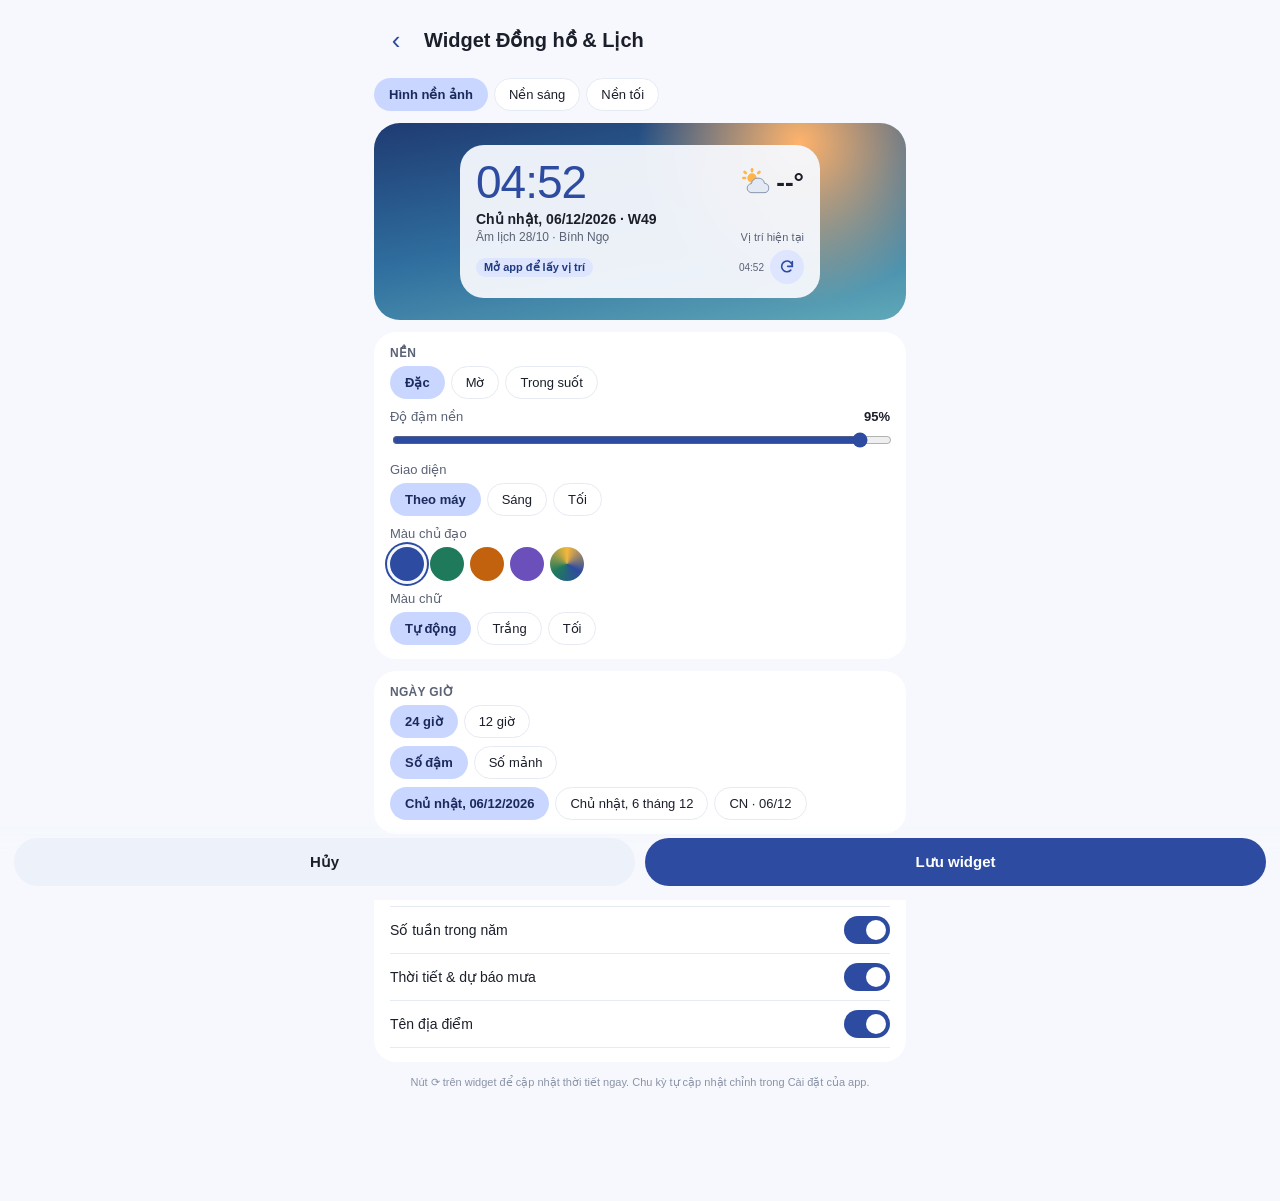
==== app/src/main/assets/widget-config.html @ 51e137a3 "Widget mới: Tổng hợp + Châm ngôn 5×3 - Sự kiện 3 dòng, tuổi gọn 1 dòng lý do - Châm ngôn đổi mỗi ngà" ====
<!DOCTYPE html>
<html lang="vi">
<head>
<meta charset="utf-8">
<meta name="viewport" content="width=device-width, initial-scale=1">
<title>Tùy chỉnh widget</title>
<link rel="stylesheet" href="style.css">
<style>
main{padding-bottom:110px}
.stage{border-radius:26px;padding:22px 14px;min-height:170px;display:flex;align-items:center;justify-content:center;transition:background .3s}
.stage.w1{background:linear-gradient(165deg,#C8D3EE,#E9DCEB 55%,#F6E3D3)}
.stage.w2{background:linear-gradient(165deg,#0F1626,#1E2B47 60%,#3B2F4A)}
.stage.w3{background:radial-gradient(circle at 80% 10%,#FFB36B 0,transparent 35%),linear-gradient(170deg,#1F3B73,#2F6E9E 50%,#5FA8B8)}
.wg{position:relative;width:100%;max-width:360px;border-radius:24px;overflow:hidden}
.wg .bgl{position:absolute;inset:0}.wg .c{position:relative;padding:14px 16px}
.wg.wall .c{text-shadow:0 1px 3px rgba(0,0,0,.35)}
.row{display:flex;align-items:center}.f1{flex:1;min-width:0}.ell{white-space:nowrap;overflow:hidden;text-overflow:ellipsis}
.wi{display:inline-block}.wi svg{width:100%;height:100%;display:block}
.ck{line-height:1;letter-spacing:-1px}
.cp{display:inline-block;border-radius:10px;padding:3px 8px;font-size:11px;font-weight:700}
.rf{width:34px;height:34px;border-radius:50%;display:inline-flex;align-items:center;justify-content:center;flex:none;margin-left:6px}
.sw{width:34px;height:34px;border-radius:50%;border:0;flex:none}
.sw.on{box-shadow:0 0 0 3px var(--bg),0 0 0 5px var(--tile)}
input[type=range]{width:100%;accent-color:var(--tile)}
.tg{display:flex;justify-content:space-between;align-items:center;font-size:14px;padding:9px 0;border-bottom:1px solid var(--line)}
.tg:last-child{border-bottom:0}
.tg input{width:46px;height:28px;appearance:none;-webkit-appearance:none;background:var(--line);border-radius:14px;position:relative;transition:.2s;flex:none;margin:0}
.tg input::after{content:"";position:absolute;top:4px;left:4px;width:20px;height:20px;border-radius:50%;background:#fff;transition:.2s}
.tg input:checked{background:var(--tile)}.tg input:checked::after{left:22px}
.lab{display:flex;justify-content:space-between;font-size:13px;color:var(--tx2);margin:10px 0 6px}.lab b{color:var(--tx)}
.bar2{position:fixed;left:0;right:0;bottom:0;display:flex;gap:10px;padding:12px 14px calc(14px + env(safe-area-inset-bottom));background:linear-gradient(transparent,var(--bg) 35%)}
.bar2 button{flex:1;border:0;border-radius:24px;padding:15px;font-size:15px;font-weight:600}
.save{background:var(--tile);color:#fff}.cancel{background:var(--surf2);color:var(--tx)}
.hide{display:none!important}
</style>
</head>
<body>
<main style="display:flex;flex-direction:column;gap:12px">
  <div class="sh"><button id="btnBack" aria-label="Quay lại">‹</button><b id="title">Tùy chỉnh widget</b></div>
  <div class="chips" id="walls"></div>
  <div class="stage w3" id="stage"><div class="wg" id="wg"><div class="bgl" id="bgl"></div><div class="c" id="content"></div></div></div>

  <div class="card" id="secBg">
    <div class="sec">NỀN</div>
    <div class="chips" id="bgmode"></div>
    <div class="lab">Độ đậm nền <b id="opv"></b></div>
    <input type="range" min="0" max="100" step="5" id="opacity" aria-label="Độ đậm nền">
    <div class="lab">Giao diện</div><div class="chips" id="theme"></div>
    <div class="lab">Màu chủ đạo</div><div class="chips" id="accent"></div>
    <div class="lab">Màu chữ</div><div class="chips" id="text"></div>
  </div>
  <div class="card hide" id="secSum">
    <div class="sec">KIỂU WIDGET</div>
    <div class="chips" id="style"></div>
    <div id="solidOp" class="hide"><div class="lab">Độ đậm nền <b id="opv2"></b></div><input type="range" min="10" max="100" step="5" id="opacity2" aria-label="Độ đậm nền"></div>
    <div class="lab">Tông màu / màu chữ</div><div class="chips" id="tone"></div>
    <div class="muted" style="margin-top:8px;font-size:12px">“Tự động” chọn kính tối – chữ trắng hoặc kính sáng – chữ tối theo hình nền của máy.</div>
  </div>
  <div class="card" id="secClock">
    <div class="sec">NGÀY GIỜ</div>
    <div class="chips" id="h24"></div>
    <div class="chips" id="bold" style="margin-top:8px"></div>
    <div class="chips" id="date" style="margin-top:8px"></div>
  </div>
  <div class="card">
    <div class="tg" id="tLunar">Âm lịch <input type="checkbox" id="lunar" aria-label="Âm lịch"></div>
    <div class="tg" id="tWeek">Số tuần trong năm <input type="checkbox" id="week" aria-label="Số tuần"></div>
    <div class="tg" id="tWeather">Thời tiết &amp; dự báo mưa <input type="checkbox" id="weather" aria-label="Thời tiết"></div>
    <div class="tg" id="tPlace">Tên địa điểm <input type="checkbox" id="place" aria-label="Địa điểm"></div>
    <div class="tg" id="tTuoi">Tốt xấu theo tuổi <input type="checkbox" id="tuoi" aria-label="Theo tuổi"></div>
  </div>
  <div class="note">Nút ⟳ trên widget để cập nhật thời tiết ngay. Chu kỳ tự cập nhật chỉnh trong Cài đặt của app.</div>
</main>
<div class="bar2"><button class="cancel" id="btnCancel">Hủy</button><button class="save" id="btnSave">Lưu widget</button></div>

<script src="icons.js"></script>
<script src="wx.js"></script>
<script src="lunar.js"></script>
<script>
(function () {
  var $ = function (i) { return document.getElementById(i); };
  var B = window.CfgBridge || { getType: function () { return new URLSearchParams(location.search).get("type") || "clock"; },
    getConfig: function () { return window.__mockCfg || "{}"; }, getWeather: function () { return window.__mockWeather || ""; },
    isDark: function () { return !!window.__mockDark; }, getBirth: function () { return "1985-05-12"; },
    save: function (j) { console.log("save", j); }, cancel: function () {} };
  var DARK = false; try { DARK = B.isDark(); } catch (e) {}
  document.body.classList.toggle("dark", DARK);
  var TYPE = B.getType();
  var NAMES = { summary: "Tổng hợp 5×3", summaryq: "Tổng hợp + Châm ngôn 5×3", clock: "Đồng hồ & Lịch", date: "Ngày · Tuần · Âm lịch", weather: "Thời tiết", weather2: "Thời tiết 2×2", calendar: "Lịch ngày", calendar3: "Lịch ngày 3×2", compact: "Thanh gọn" };
  var THU = ["Chủ nhật", "Thứ Hai", "Thứ Ba", "Thứ Tư", "Thứ Năm", "Thứ Sáu", "Thứ Bảy"], THU_N = ["CN", "T2", "T3", "T4", "T5", "T6", "T7"];
  var THANG = ["", "Giêng", "Hai", "Ba", "Tư", "Năm", "Sáu", "Bảy", "Tám", "Chín", "Mười", "Một", "Chạp"];
  var pad = function (n) { return (n < 10 ? "0" : "") + n; };
  var cfg = { opacity: 95, theme: "auto", accent: "blue", text: "auto", date: "full", h24: true, bold: true, lunar: true, weather: true, week: true, place: true, tuoi: true, style: "glass", tone: "auto" };
  try { var sv = JSON.parse(B.getConfig() || "{}"); for (var k in sv) cfg[k] = sv[k]; } catch (e) {}
  var data = null; try { var r = B.getWeather(); if (r) data = JSON.parse(r); } catch (e) {}
  var birth = ""; try { birth = B.getBirth(); } catch (e) {}

  $("title").textContent = "Widget " + NAMES[TYPE];
  var hide = function (id) { $(id).classList.add("hide"); };
  if (TYPE !== "clock" && TYPE !== "compact") hide("secClock");
  if (TYPE === "compact") { hide("date"); }
  if (TYPE === "weather" || TYPE === "weather2") { hide("tLunar"); hide("tWeek"); }
  if (TYPE === "date") { hide("tWeather"); hide("tPlace"); hide("tLunar"); }
  if (TYPE === "calendar" || TYPE === "calendar3" || TYPE === "compact") hide("tPlace");
  if (TYPE === "calendar3") hide("tLunar");
  if (TYPE !== "date" && TYPE !== "calendar3" && TYPE !== "summary" && TYPE !== "summaryq") hide("tTuoi");
  var SUM = TYPE === "summary" || TYPE === "summaryq";
  if (SUM) { hide("secBg"); hide("tLunar"); hide("tWeek"); $("secSum").classList.remove("hide"); }

  var ACC = { blue: ["#2D4BA0", "#B9C8FF"], green: ["#1F7A5C", "#7FD8B0"], orange: ["#C2620E", "#F4A65A"], purple: ["#6B4FBB", "#CDBDFF"], system: ["#3E5F90", "#A8C8FF"] };
  function pal() {
    var dark = cfg.theme === "dark" || (cfg.theme === "auto" && DARK);
    var wall = cfg.text === "white" || (cfg.text === "auto" && cfg.opacity < 35);
    var p = { surface: dark ? "#1C212B" : "#F6F8FD", wall: wall };
    if (wall) { p.fg = "#fff"; p.fg2 = "rgba(255,255,255,.9)"; p.acc = "#fff"; p.red = "#FFC2B8"; p.rain = "#CFE6FF";
      p.cA = "rgba(255,255,255,.25)"; p.oA = "#fff"; p.cB = "rgba(255,255,255,.25)"; p.oB = "#fff"; return p; }
    var dt = cfg.text === "dark" || (cfg.text !== "white" && !dark);
    p.fg = dt ? "#1B1F2A" : "#E7EAF2"; p.fg2 = dt ? "#5A6275" : "#A9B1C2"; p.acc = ACC[cfg.accent][dt ? 0 : 1];
    p.red = dt ? "#C0392B" : "#FF8A7A"; p.rain = dt ? "#2D6FD8" : "#8DB8FF";
    p.cA = dark ? "#4A3220" : "#FFE2C7"; p.oA = dark ? "#FFDCC0" : "#5C3410"; p.cB = dark ? "#26345F" : "#DDE5FF"; p.oB = dark ? "#D6E0FF" : "#1F3A80";
    return p;
  }

  function chips(id, opts, key, cb) {
    $(id).innerHTML = opts.map(function (o) { return '<button class="chp" data-v=\'' + JSON.stringify(o[0]) + '\'>' + o[1] + "</button>"; }).join("");
    $(id).querySelectorAll(".chp").forEach(function (b) { b.onclick = function () { cfg[key] = JSON.parse(b.getAttribute("data-v")); if (cb) cb(); sync(); }; });
  }
  chips("bgmode", [[95, "Đặc"], [45, "Mờ"], [0, "Trong suốt"]], "opacity");
  chips("theme", [["auto", "Theo máy"], ["light", "Sáng"], ["dark", "Tối"]], "theme");
  chips("text", [["auto", "Tự động"], ["white", "Trắng"], ["dark", "Tối"]], "text");
  chips("style", [["glass", "Gương lỏng"], ["clear", "Trong suốt"], ["solid", "Nền đặc"]], "style", function () { if (cfg.style === "solid" && cfg.opacity < 20) cfg.opacity = 85; });
  chips("tone", [["auto", "Tự động theo hình nền"], ["dark", "Tối · chữ trắng"], ["light", "Sáng · chữ tối"]], "tone");
  $("opacity2").oninput = function () { cfg.opacity = parseInt(this.value, 10); sync(); };
  chips("h24", [[true, "24 giờ"], [false, "12 giờ"]], "h24");
  chips("bold", [[true, "Số đậm"], [false, "Số mảnh"]], "bold");
  var now = new Date(), d = now.getDate(), m = now.getMonth() + 1, y = now.getFullYear(), wd = now.getDay();
  chips("date", [["full", THU[wd] + ", " + pad(d) + "/" + pad(m) + "/" + y], ["long", THU[wd] + ", " + d + " tháng " + m], ["short", THU_N[wd] + " · " + pad(d) + "/" + pad(m)]], "date");
  $("accent").innerHTML = [["blue", "#2D4BA0"], ["green", "#1F7A5C"], ["orange", "#C2620E"], ["purple", "#6B4FBB"], ["system", "conic-gradient(#F6B73C,#2D4BA0,#1F7A5C,#F6B73C)"]].map(function (a) {
    return '<button class="sw" data-v="' + a[0] + '" style="background:' + a[1] + '" aria-label="' + (a[0] === "system" ? "Theo hình nền" : a[0]) + '"></button>';
  }).join("");
  $("accent").querySelectorAll(".sw").forEach(function (b) { b.onclick = function () { cfg.accent = b.getAttribute("data-v"); sync(); }; });
  $("opacity").oninput = function () { cfg.opacity = parseInt(this.value, 10); sync(); };
  ["lunar", "weather", "week", "place", "tuoi"].forEach(function (k) { $(k).onchange = function () { cfg[k] = this.checked; sync(); }; });
  var walls = [["w3", "Hình nền ảnh"], ["w1", "Nền sáng"], ["w2", "Nền tối"]];
  $("walls").innerHTML = walls.map(function (w, i) { return '<button class="chp' + (i ? "" : " on") + '" data-w="' + w[0] + '">' + w[1] + "</button>"; }).join("");
  $("walls").querySelectorAll(".chp").forEach(function (b) {
    b.onclick = function () { $("walls").querySelectorAll(".chp").forEach(function (x) { x.classList.remove("on"); }); b.classList.add("on"); $("stage").className = "stage " + b.getAttribute("data-w"); };
  });

  function mark() {
    ["theme", "text", "h24", "bold", "date", "bgmode", "style", "tone"].forEach(function (id) {
      var key = id === "bgmode" ? "opacity" : id;
      $(id).querySelectorAll(".chp").forEach(function (b) { b.classList.toggle("on", JSON.parse(b.getAttribute("data-v")) === cfg[key]); });
    });
    $("accent").querySelectorAll(".sw").forEach(function (b) { b.classList.toggle("on", b.getAttribute("data-v") === cfg.accent); });
    $("solidOp").classList.toggle("hide", cfg.style !== "solid"); $("opacity2").value = cfg.opacity; $("opv2").textContent = cfg.opacity + "%";
    $("opacity").value = cfg.opacity; $("opv").textContent = cfg.opacity === 0 ? "Trong suốt" : cfg.opacity + "%";
    ["lunar", "weather", "week", "place", "tuoi"].forEach(function (k) { $(k).checked = !!cfg[k]; });
  }

  function shortPlace(pl) {
    var x = pl.split(",")[0].trim(), pre = [["Thành phố ", "TP."], ["TP. ", "TP."], ["Tỉnh ", ""], ["Phường ", "P."], ["Quận ", "Q."], ["Huyện ", "H."], ["Thị xã ", "TX."], ["Thị trấn ", "TT."], ["Xã ", "X."]];
    for (var i = 0; i < pre.length; i++) if (x.indexOf(pre[i][0]) === 0) { var r = x.slice(pre[i][0].length).trim(); return /^\d/.test(r) ? pre[i][1] + r : r; }
    return x;
  }
  var QUOTE = "Có công mài sắt, có ngày nên kim."; try { if (B.getQuote) QUOTE = B.getQuote(); } catch (e) {}
  var WALL_LIGHT = false; try { WALL_LIGHT = B.isWallLight ? B.isWallLight() : false; } catch (e) {}
  var EVENTS = null; try { EVENTS = B.getEvents ? JSON.parse(B.getEvents(60)) : null; } catch (e) {}
  function renderSummary() {
    var light = cfg.tone === "light" || (cfg.tone === "auto" && WALL_LIGHT), glass = cfg.style === "glass", solid = cfg.style === "solid";
    var P = light ? { fg: "#16203A", fg2: "rgba(22,32,58,.72)", red: "#E0322A", orange: "#B8560A", good: "#1F7A5C", mid: "#8A6400", acc: "#2D4BA0", tb: "#3F66F0", tf: "#fff", face: ["#B9D0FF", "#4A78FF"], ex: "#2342A8" }
      : { fg: "#fff", fg2: "rgba(255,255,255,.9)", red: "#FF7A6E", orange: "#FFD49A", good: "#A6F2CF", mid: "#FFE29A", acc: "#fff", tb: "#fff", tf: "#1B2A5C", face: ["#FFFFFF", "#FFFFFF"], ex: "#3F6BE8" };
    var wg = $("wg"); wg.style.maxWidth = "400px"; wg.className = "wg" + (light ? "" : " wall"); wg.style.color = P.fg;
    $("bgl").style.opacity = solid ? cfg.opacity / 100 : 1;
    $("bgl").style.background = solid ? (light ? "#F6F8FD" : "#1C212B") : glass ? (light ? "linear-gradient(135deg,rgba(255,255,255,.62),rgba(255,255,255,.40) 45%,rgba(255,255,255,.54))" : "linear-gradient(135deg,rgba(14,20,40,.46),rgba(14,20,40,.30) 50%,rgba(14,20,40,.42))") : "transparent";
    wg.style.boxShadow = glass ? "inset 0 0 0 1px " + (light ? "rgba(255,255,255,.9)" : "rgba(255,255,255,.38)") : "none";
    var L = Lunar.solar2Lunar(d, m, y), le = holi(d, m, L), red = wd === 0 || wd === 6 || !!le;
    var w = data && data.w, cur = w && w.current, hr = now.getHours();
    var greet = hr >= 6 && hr < 12 ? "Buổi sáng an lành" : hr >= 12 && hr < 15 ? "Buổi trưa vui vẻ" : hr >= 15 && hr < 18 ? "Buổi chiều bình an" : hr >= 18 && hr < 22 ? "Buổi tối hạnh phúc" : "Chúc ngủ ngon";
    var face = red ? ["#FFE9E5", "#FF4D3D"] : P.face, ex = red ? "#B3261E" : P.ex;
    var base = "position:absolute;left:0;right:6px;top:0;bottom:6px;text-align:center;font-size:72px;font-weight:900;line-height:76px;letter-spacing:-2px";
    var three = '<div style="position:relative;height:80px;width:108px;margin:0 auto"><div style="' + base + ";color:" + ex + ";text-shadow:1px 1px 0 " + ex + ",2px 2px 0 " + ex + ",3px 3px 0 " + ex + ",4px 4px 0 " + ex + ',6px 8px 10px rgba(0,0,0,.35)">' + d + '</div><div style="' + base +
      ";text-shadow:none;background:linear-gradient(180deg," + face[0] + " 10%," + face[1] + ' 92%);-webkit-background-clip:text;background-clip:text;color:transparent">' + d + "</div></div>";
    // lịch tháng
    var first = new Date(y, m - 1, 1), st = (first.getDay() + 6) % 7, days = new Date(y, m, 0).getDate(), rows = Math.ceil((st + days) / 7);
    var cal = '<div style="display:grid;grid-template-columns:repeat(7,1fr);row-gap:2px;text-align:center">' + ["T2", "T3", "T4", "T5", "T6", "T7", "CN"].map(function (n, i) { return '<span style="font-size:10px;font-weight:700;color:' + (i >= 5 ? P.red : P.fg) + '">' + n + "</span>"; }).join("");
    for (var i = 0; i < rows * 7; i++) {
      var dt = new Date(y, m - 1, 1 - st + i), dd = dt.getDate(), mm = dt.getMonth() + 1, Ld = Lunar.solar2Lunar(dd, mm, dt.getFullYear()), h2 = holi(dd, mm, Ld);
      var isT = mm === m && dd === d, col = (i % 7 >= 5 || h2) ? P.red : P.fg;
      var stl = "line-height:19px;height:19px;font-size:11px;letter-spacing:-.3px;position:relative;font-weight:" + (mm === m ? 700 : 400) + ";color:" + col + ";";
      if (isT) stl += "border-radius:10px;background:" + ((i % 7 >= 5 || h2) ? "#FF5A4E" : P.tb) + ";color:" + ((i % 7 >= 5 || h2) ? "#fff" : P.tf) + ";";
      var dot = !isT && !h2 && (Ld.day === 1 || Ld.day === 15) ? '<i style="position:absolute;bottom:-1px;left:50%;margin-left:-2px;width:4px;height:4px;border-radius:2px;background:' + P.orange + '"></i>' : "";
      cal += '<span style="' + stl + '">' + dd + dot + "</span>";
    }
    cal += "</div>";
    // sự kiện
    var evs = (EVENTS || builtinEvents()).filter(function (e) { return e.kind !== 2; });
    var Q = TYPE === "summaryq";
    var ev = evs.slice(0, Q ? 3 : 5).map(function (e) {
      var dt = new Date(e.y, e.m - 1, e.d), td = e.y === y && e.m === m && e.d === d, c2 = e.kind === 1 ? P.red : e.kind === 2 ? P.orange : P.acc;
      return '<div style="display:flex;gap:4px;font-size:10px;line-height:15px;white-space:nowrap"><b style="width:54px;flex:none;color:' + P.fg2 + '"><span style="color:' + c2 + '">●</span> ' + (td ? "Nay" + (e.time ? " " + e.time : "") : pad(e.d) + "/" + pad(e.m)) +
        '</b><span class="ell" style="font-weight:600;color:' + (e.kind === 1 ? P.red : P.fg) + '">' + e.title + "</span></div>";
    }).join("");
    // tuổi
    var t = birth && cfg.tuoi ? Lunar.tuoi.apply(null, birth.split("-").map(Number).reverse()) : null, g = Lunar.danhGia(d, m, y, t ? t.chi : null);
    var mc = g.diem >= 4 ? P.good : g.diem === 3 ? P.mid : P.red, sym = function (ok) { return '<b style="color:' + (ok > 0 ? P.good : ok < 0 ? P.red : P.fg2) + '">' + (ok > 0 ? "✓" : ok < 0 ? "✕" : "–") + "</b> "; };
    var tu = t ? '<div style="display:flex;justify-content:space-between;font-size:9px;font-weight:800;letter-spacing:1px;color:' + P.fg2 + '"><span>TUỔI ' + t.canChi.toUpperCase() + '</span><span style="color:' + mc + '">' + "●●●●●".slice(0, g.diem) + '<span style="opacity:.3">' + "●●●●●".slice(g.diem) + "</span></span></div>" +
      '<div style="font-size:' + (Q ? 13 : 16) + 'px;font-weight:800;color:' + mc + ';margin:3px 0">' + (g.diem === 3 ? "Bình thường" : "Ngày " + g.muc) + '</div><div style="font-size:10px;line-height:1.45">' +
      (Q ? '<div class="ell">' + sym(g.hoangDao ? 1 : -1) + (g.hoangDao ? "Hoàng đạo" : "Hắc đạo") + " · " + sym(g.lyDo[1].ok) + "Trực " + g.truc + (g.xung ? " · " + sym(-1) + "Xung tuổi" : "") + "</div>"
        : g.lyDo.map(function (x) { return "<div class=\"ell\">" + sym(x.ok) + x.t + "</div>"; }).join("")) + "</div>"
      : '<div style="font-size:9px;font-weight:800;color:' + P.fg2 + '">XEM NGÀY ' + Lunar.canChiDay(L.jd).toUpperCase() + '</div><div style="font-size:16px;font-weight:800;color:' + (g.hoangDao ? P.good : P.red) + '">' + (g.hoangDao ? "Hoàng đạo" : "Hắc đạo") + '</div><div style="font-size:10px">Nhập ngày sinh để xem theo tuổi</div>';
    tu += '<div class="ell" style="font-size:10px;color:' + P.fg2 + '">Giờ tốt: <b style="color:' + P.fg + '">' + (t ? g.gioTot : Lunar.gioHoangDao(L.jd)).slice(0, 4).map(function (x) { return x.split(" ")[0]; }).join(", ") + "</b></div>";
    var wx = cfg.weather ? '<div style="flex:0 0 112px;min-width:0;display:flex;flex-direction:column;justify-content:center;gap:4px">' +
      '<div style="display:flex;align-items:center;gap:3px"><span class="wi" style="width:34px;height:34px">' + (cur ? WX.icon(cur.weather_code, cur.is_day) : WX_ICONS.partly_day) + '</span><span style="font-size:30px;font-weight:600">' + (cur ? Math.round(cur.temperature_2m) : "--") + "°</span></div>" +
      '<div class="ell" style="font-size:11px;font-weight:600">' + (cur ? WX.desc(cur.weather_code) : "") + "</div>" +
      '<div class="ell" style="font-size:10px;color:' + P.fg2 + '">' + (cur ? Math.round(w.daily.temperature_2m_max[0]) + "°/" + Math.round(w.daily.temperature_2m_min[0]) + "° · ẩm " + cur.relative_humidity_2m + "%" : "") + "</div>" +
      '<div class="ell" style="font-size:10px;color:' + P.fg2 + '">' + (cfg.place && data && data.place ? shortPlace(data.place) : pad(now.getHours()) + ":" + pad(now.getMinutes())) + " ⟳</div>" +
      '<div class="ell" style="font-size:10px;font-weight:700">' + (w ? WX.rainHint(w).replace("Có thể mưa trong giờ này", "Mưa giờ này").replace("Có thể mưa khoảng ", "Mưa ~").replace("Có dông khoảng ", "Dông ~").replace("Không mưa trong 12 giờ tới", "Không mưa 12h tới").replace("Đang mưa · tạnh khoảng ", "Đang mưa · tạnh ~").replace(" (", " · ").replace("%)", "%") : "") + "</div></div>" : "";
    $("content").innerHTML = '<div style="display:flex;justify-content:space-between;align-items:center;margin-bottom:4px"><b style="font-size:13px">' + greet + '</b><b style="font-size:11px;letter-spacing:1px">T' + m + "/" + y + "</b></div>" +
      '<div style="display:flex;gap:6px;height:' + (Q ? 120 : 136) + 'px">' + wx + '<div style="flex:1;display:flex;flex-direction:column;align-items:center;justify-content:center">' + three +
      '<div style="font-size:13px;font-weight:800;color:' + (red ? P.red : P.fg) + '">' + THU[wd] + '</div><div style="font-size:10px;font-weight:700">W' + Lunar.isoWeek(d, m, y) + " · ÂL " + L.day + "/" + L.month + '</div></div><div style="flex:0 0 152px;display:flex;align-items:center">' + cal + "</div></div>" +
      '<div style="height:1px;background:' + P.fg + ';opacity:.25;margin:8px 0 6px"></div><div style="display:flex;gap:12px"><div style="flex:1.15;min-width:0"><div style="font-size:9px;font-weight:800;letter-spacing:1px;color:' + P.fg2 + '">SỰ KIỆN &amp; NGÀY LỄ</div>' + ev +
      '</div><div style="flex:1;min-width:0">' + tu + "</div></div>" +
      (Q ? '<div style="display:flex;gap:8px;align-items:center;margin-top:6px;border-radius:12px;padding:6px 10px;background:' + (light ? "rgba(45,75,160,.09)" : "rgba(255,255,255,.12)") + '"><b style="font-size:20px;line-height:1;color:' + (light ? "#2D4BA0" : "#FFE29A") + '">“</b><div style="font-size:11px;font-weight:700;font-style:italic;line-height:1.35;display:-webkit-box;-webkit-line-clamp:2;-webkit-box-orient:vertical;overflow:hidden">' + QUOTE + "</div></div>" : "");
  }
  var LE = { "1/1": "Tết Dương lịch", "3/2": "Thành lập Đảng", "30/4": "Giải phóng miền Nam", "1/5": "Quốc tế Lao động", "2/9": "Quốc khánh", "20/10": "Phụ nữ VN", "20/11": "Nhà giáo VN", "22/12": "Thành lập QĐND VN", "24/12": "Lễ Giáng sinh", "8/3": "Quốc tế Phụ nữ", "19/5": "Sinh nhật Bác Hồ", "1/6": "Quốc tế Thiếu nhi", "27/7": "Thương binh Liệt sĩ", "19/8": "Cách mạng tháng Tám", "14/2": "Lễ Tình nhân", "9/1": "Ngày HS-SV VN", "27/2": "Thầy thuốc VN", "26/3": "Thành lập Đoàn", "28/6": "Gia đình VN", "13/10": "Doanh nhân VN" };
  var LEA = { "1/1": "Tết Nguyên đán", "2/1": "Tết Nguyên đán", "3/1": "Tết Nguyên đán", "15/1": "Tết Nguyên tiêu", "3/3": "Tết Hàn thực", "10/3": "Giỗ Tổ Hùng Vương", "15/4": "Lễ Phật đản", "5/5": "Tết Đoan ngọ", "7/7": "Thất tịch", "15/7": "Lễ Vu Lan", "15/8": "Tết Trung thu", "9/9": "Tết Trùng cửu", "15/10": "Tết Hạ nguyên", "23/12": "Ông Táo chầu trời" };
  function holi(dd, mm, Ld) { return LE[dd + "/" + mm] || (!Ld.leap && LEA[Ld.day + "/" + Ld.month]) || null; }
  function builtinEvents() {
    var out = [];
    for (var k = 0; k < 120 && out.length < 5; k++) {
      var dt = new Date(y, m - 1, d + k), dd = dt.getDate(), mm = dt.getMonth() + 1, Ld = Lunar.solar2Lunar(dd, mm, dt.getFullYear()), h = holi(dd, mm, Ld);
      if (h) out.push({ y: dt.getFullYear(), m: mm, d: dd, title: h, kind: 1 });

    }
    return out;
  }
  function render() {
    if (TYPE === "summary" || TYPE === "summaryq") { renderSummary(); return; }
    $("wg").style.boxShadow = "none";
    var p = pal(), L = Lunar.solar2Lunar(d, m, y), wk = Lunar.isoWeek(d, m, y), w = data && data.w, cur = w && w.current;
    $("bgl").style.background = p.surface; $("bgl").style.opacity = cfg.opacity / 100;
    $("wg").className = "wg" + (p.wall ? " wall" : ""); $("wg").style.color = p.fg;
    $("wg").style.maxWidth = TYPE === "calendar" || TYPE === "weather2" ? "170px" : TYPE === "calendar3" ? "260px" : "360px";
    var hh = cfg.h24 ? pad(now.getHours()) : ((now.getHours() % 12) || 12);
    var ck = function (size) { return '<div class="ck" style="font-size:' + size + "px;font-weight:" + (cfg.bold ? 500 : 300) + ";color:" + p.acc + '">' + hh + ":" + pad(now.getMinutes()) + "</div>"; };
    var cp = function (txt, kind) { return '<span class="cp" style="background:' + (kind ? p.cB : p.cA) + ";color:" + (kind ? p.oB : p.oA) + '">' + txt + "</span>"; };
    var dm = L.day + "/" + L.month + (L.leap ? "N" : "");
    var wIc = function (s, code, day) { return '<span class="wi" style="width:' + s + "px;height:" + s + 'px">' + (cur ? WX.icon(code == null ? cur.weather_code : code, day == null ? cur.is_day : day) : WX_ICONS.partly_day) + "</span>"; };
    var temp = cur ? Math.round(cur.temperature_2m) + "°" : "--°";
    var place = shortPlace(data && data.place ? data.place : "Vị trí hiện tại");
    var upd = pad(now.getHours()) + ":" + pad(now.getMinutes());
    var rf = '<span class="rf" style="background:' + p.cB + ';color:' + p.acc + '"><svg width="16" height="16" viewBox="0 0 24 24" fill="none" stroke="currentColor" stroke-width="2.4" stroke-linecap="round"><path d="M20 11a8 8 0 1 0-2.3 5.7M20 4v7h-7"/></svg></span>';
    var hint = w ? WX.rainHint(w) : "Mở app để lấy vị trí";
    var dateT = cfg.date === "long" ? THU[wd] + ", " + d + " tháng " + m : cfg.date === "short" ? THU_N[wd] + " · " + pad(d) + "/" + pad(m) : THU[wd] + ", " + pad(d) + "/" + pad(m) + "/" + y;
    var h = "";
    if (TYPE === "clock") {
      h = '<div class="row"><div class="f1">' + ck(46) + "</div>" +
        (cfg.weather ? '<div style="text-align:right"><div class="row" style="justify-content:flex-end">' + wIc(32) + '<span style="font-size:26px;font-weight:600;margin-left:4px">' + temp + "</span></div>" +
          '<div style="font-size:11px;color:' + p.fg2 + '">' + (cur ? WX.desc(cur.weather_code) + " · " + Math.round(w.daily.temperature_2m_max[0]) + "°/" + Math.round(w.daily.temperature_2m_min[0]) + "°" : "") + "</div></div>" : "") + "</div>" +
        '<div class="ell" style="font-size:14px;font-weight:600;margin-top:6px">' + dateT + (cfg.week ? " · W" + wk : "") + "</div>" +
        '<div class="row" style="margin-top:3px;font-size:12px;color:' + p.fg2 + '"><div class="f1 ell">' + (cfg.lunar ? "Âm lịch " + dm + " · " + Lunar.canChiYear(L.year) : "") + "</div>" +
        (cfg.weather && cfg.place ? '<span class="ell" style="font-size:11px;max-width:140px;margin-left:8px">' + place + "</span>" : "") + "</div>" +
        (cfg.weather ? '<div class="row" style="margin-top:6px"><div class="f1">' + cp(hint, 1) + '</div><span style="font-size:10px;color:' + p.fg2 + '">' + upd + "</span>" + rf + "</div>" : "");
    } else if (TYPE === "date") {
      var t = birth ? Lunar.tuoi.apply(null, birth.split("-").map(Number).reverse()) : null, g = Lunar.danhGia(d, m, y, t && cfg.tuoi ? t.chi : null);
      var l3 = t && cfg.tuoi ? "Tuổi " + t.chiName + ": " + g.muc : "Ngày " + (g.hoangDao ? "Hoàng đạo" : "Hắc đạo") + " · " + g.than;
      var l4 = "Giờ tốt: " + (t && cfg.tuoi ? g.gioTot : Lunar.gioHoangDao(L.jd)).slice(0, 4).map(function (x) { return x.split(" ")[0]; }).join(", ");
      h = '<div class="row"><div style="width:84px;text-align:center;flex:none"><div style="font-size:13px;font-weight:600;color:' + (wd === 0 ? p.red : p.fg) + '">' + THU[wd] + '</div><div style="font-size:50px;font-weight:600;line-height:1.05;color:' + p.acc + '">' + d +
        '</div><div style="font-size:11px;color:' + p.fg2 + '">T' + m + "/" + y + '</div></div><div class="f1" style="margin-left:12px">' + (cfg.week ? cp("W" + wk, 1) + " " : "") + cp("ÂL " + dm, 0) +
        '<div class="ell" style="font-size:12px;margin-top:8px">Ngày ' + Lunar.canChiDay(L.jd) + " · tháng " + Lunar.canChiMonth(L.month, L.year) + '</div><div class="ell" style="font-size:11px;color:' + p.fg2 + ';margin-top:5px">Năm ' + Lunar.canChiYear(L.year) +
        " · tháng " + THANG[L.month] + '</div><div class="ell" style="font-size:11px;font-weight:600;margin-top:4px">' + l3 + '</div><div class="ell" style="font-size:11px;color:' + p.fg2 + ';margin-top:4px">' + l4 + "</div></div></div>";
    } else if (TYPE === "weather") {
      var hrs = "";
      if (w) { var i0 = WX.hourIndex(w); for (var k = 0; k < 5; k++) { var i = i0 + 1 + k * 2; if (i >= w.hourly.time.length) break;
        hrs += '<div style="flex:1;text-align:center"><div style="font-size:11px;color:' + p.fg2 + '">' + WX.hourOf(w.hourly.time[i]) + "h</div>" + wIc(26, w.hourly.weather_code[i], w.hourly.is_day[i]) +
          '<div style="font-size:13px;font-weight:600">' + Math.round(w.hourly.temperature_2m[i]) + '°</div><div style="font-size:10px;color:' + p.rain + '">' + WX.popText(w.hourly, i) + "</div></div>"; } }
      h = '<div class="row"><div class="f1 ell" style="font-size:12px;font-weight:600">' + (cfg.place ? place : "") + '</div><span style="font-size:10px;color:' + p.fg2 + '">' + upd + "</span>" + rf + "</div>" +
        '<div class="row" style="margin-top:4px">' + wIc(46) + '<span style="font-size:36px;font-weight:600;margin-left:6px">' + temp + '</span><div class="f1" style="margin-left:12px"><div class="ell" style="font-size:13px;font-weight:600">' +
        (cur ? WX.desc(cur.weather_code) + " · ẩm " + cur.relative_humidity_2m + "%" : "Chưa có dữ liệu") + '</div><div class="ell" style="font-size:11px;color:' + p.fg2 + ';margin-top:4px">' +
        (w ? "Cảm giác " + Math.round(cur.apparent_temperature) + "° · " + Math.round(w.daily.temperature_2m_max[0]) + "°/" + Math.round(w.daily.temperature_2m_min[0]) + "°" : "") + "</div></div></div>" +
        '<div class="row" style="margin:10px 0 8px">' + hrs + "</div>" + (cfg.weather ? cp(hint, 1) : "");
    } else if (TYPE === "weather2") {
      var hs = w ? WX.rainHint(w).replace("Có thể mưa trong giờ này", "Mưa giờ này").replace("Có thể mưa khoảng ", "Mưa ~").replace("Có dông khoảng ", "Dông ~").replace("Không mưa trong 12 giờ tới", "Không mưa 12h tới").replace(" (", " · ").replace("%)", "%") : "";
      h = '<div class="row"><div class="f1"><div class="ell" style="font-size:11px;font-weight:600">' + (cfg.place ? place : "Thời tiết") + '</div><div style="font-size:9px;color:' + p.fg2 + ';margin-top:2px">Cập nhật ' + upd + "</div></div>" + rf.replace("width:34px;height:34px", "width:28px;height:28px") + "</div>" +
        '<div class="row" style="margin-top:6px">' + wIc(40) + '<span style="font-size:32px;font-weight:600;margin-left:6px">' + temp + "</span></div>" +
        '<div class="ell" style="font-size:12px;font-weight:600;margin-top:6px">' + (cur ? WX.desc(cur.weather_code) + " · CG " + Math.round(cur.apparent_temperature) + "°" : "Chưa có dữ liệu") + "</div>" +
        '<div class="ell" style="font-size:11px;color:' + p.fg2 + ';margin-top:3px">' + (w ? Math.round(w.daily.temperature_2m_max[0]) + "°/" + Math.round(w.daily.temperature_2m_min[0]) + "° · ẩm " + cur.relative_humidity_2m + "%" : "Mở app để lấy vị trí") + "</div>" +
        (cfg.weather && hs ? '<div style="margin-top:6px">' + cp(hs, 1) + "</div>" : "");
    } else if (TYPE === "calendar3") {
      var t3 = birth ? Lunar.tuoi.apply(null, birth.split("-").map(Number).reverse()) : null, g3 = Lunar.danhGia(d, m, y, t3 && cfg.tuoi ? t3.chi : null);
      var LD = { "20/11": "Nhà giáo VN", "22/12": "Thành lập QĐND", "1/1": "Tết Dương lịch" }, ev = LD[d + "/" + m] || (L.day === 1 ? "Mùng 1 tháng " + THANG[L.month] : L.day === 15 ? "Rằm tháng " + THANG[L.month] : null);
      var col4 = t3 && cfg.tuoi ? (g3.diem >= 4 ? p.acc : g3.diem <= 2 ? p.red : p.fg) : p.fg;
      h = '<div class="row" style="align-items:center"><div style="width:68px;text-align:center;flex:none"><div style="font-size:12px;font-weight:600;color:' + (wd === 0 ? p.red : p.fg) + '">' + THU[wd] +
        '</div><div style="font-size:46px;font-weight:600;line-height:1.05;color:' + p.acc + '">' + d + '</div><div style="font-size:10px;color:' + p.fg2 + '">T' + m + "/" + y + "</div>" +
        (cfg.weather ? '<div style="margin-top:6px">' + wIc(18) + '<span style="font-size:12px;margin-left:3px">' + temp + "</span></div>" : "") +
        '</div><div class="f1" style="margin-left:10px">' + (cfg.week ? cp("W" + wk, 1) + " " : "") + cp("ÂL " + dm, 0) +
        '<div class="ell" style="font-size:12px;font-weight:600;margin-top:7px">Ngày ' + Lunar.canChiDay(L.jd) + '</div><div class="ell" style="font-size:11px;color:' + p.fg2 + ';margin-top:3px">Tháng ' + Lunar.canChiMonth(L.month, L.year) +
        '</div><div class="ell" style="font-size:11px;color:' + p.fg2 + ';margin-top:3px">Năm ' + Lunar.canChiYear(L.year) +
        '</div><div class="ell" style="font-size:11px;color:' + (ev ? p.red : p.fg2) + ';margin-top:4px">' + (ev || "Tiết " + Lunar.tietKhi(L.jd)) +
        '</div><div class="ell" style="font-size:11px;font-weight:600;color:' + col4 + ';margin-top:4px">' + (t3 && cfg.tuoi ? "Tuổi " + t3.chiName + ": " + g3.muc : (g3.hoangDao ? "Hoàng đạo" : "Hắc đạo") + " · " + g3.than) +
        '</div><div class="ell" style="font-size:10px;color:' + p.fg2 + ';margin-top:4px">Giờ tốt: ' + (t3 && cfg.tuoi ? g3.gioTot : Lunar.gioHoangDao(L.jd)).slice(0, 3).map(function (x) { return x.split(" ")[0]; }).join(", ") + "</div></div></div>";
    } else if (TYPE === "calendar") {
      h = '<div class="row"><div class="f1" style="font-size:12px;font-weight:600;color:' + (wd === 0 ? p.red : p.fg) + '">' + THU[wd] + "</div>" + (cfg.week ? cp("W" + wk, 1) : "") + "</div>" +
        '<div style="font-size:50px;font-weight:600;line-height:1.1;color:' + p.acc + ';margin-top:4px">' + d + '</div><div style="font-size:11px;color:' + p.fg2 + '">T' + m + "/" + y + "</div>" +
        '<div class="row" style="margin-top:8px">' + (cfg.lunar ? cp("ÂL " + dm, 0) : "") + '<span class="f1"></span>' + (cfg.weather ? wIc(18) + '<span style="font-size:12px;margin-left:3px">' + temp + "</span>" : "") + "</div>";
    } else {
      h = '<div class="row">' + ck(32) + '<span style="width:1px;height:30px;background:' + p.fg2 + ';opacity:.5;margin:0 12px"></span><div class="f1"><div class="ell" style="font-size:13px;font-weight:600">' + THU_N[wd] + ", " + pad(d) + "/" + pad(m) +
        (cfg.week ? " · W" + wk : "") + "</div>" + (cfg.lunar ? '<div class="ell" style="font-size:11px;color:' + p.fg2 + ';margin-top:3px">ÂL ' + dm + " · " + Lunar.canChiYear(L.year) + "</div>" : "") + "</div>" +
        (cfg.weather ? wIc(28) + '<span style="font-size:20px;font-weight:600;margin-left:4px">' + temp + "</span>" : "") + "</div>";
    }
    $("content").innerHTML = h;
  }
  function sync() { mark(); render(); }
  $("btnSave").onclick = function () { B.save(JSON.stringify(cfg)); };
  $("btnCancel").onclick = $("btnBack").onclick = function () { B.cancel(); };
  sync();
})();
</script>
</body>
</html>
---- app/src/main/assets/style.css ----
:root{
  --bg:#F6F8FD;--surf:#FFFFFF;--surf2:#EDF1FA;--line:#E6EAF3;--tx:#1B1F2A;--tx2:#5A6275;--tx3:#8A93A6;
  --tile:#2D4BA0;--acc:#2D4BA0;--priC:#DDE5FF;--onPriC:#1F3A80;--peach:#FFE2C7;--onPeach:#5C3410;
  --mint:#D7F0E8;--onMint:#0F3D32;--navsel:#C9D6FF;--onNavsel:#1B2A5C;--red:#C0392B;--rain:#2D6FD8;--orange:#C2620E;
  --good:#1F7A5C;--goodC:#D7F0E8;--warn:#7A5A10;--warnC:#FFF0C7;--bad:#C0392B;--badC:#FFE1DC;
}
html.dark-pre,body.dark{
  --bg:#11141B;--surf:#1C212B;--surf2:#1A1F29;--line:#2A303C;--tx:#E7EAF2;--tx2:#9AA3B5;--tx3:#78819A;
  --tile:#34478A;--acc:#B9C8FF;--priC:#26345F;--onPriC:#D6E0FF;--peach:#4A3220;--onPeach:#FFDCC0;
  --mint:#1C4237;--onMint:#BFEEDD;--navsel:#34478A;--onNavsel:#E7EAF2;--red:#FF8A7A;--rain:#8DB8FF;--orange:#F4A65A;
  --good:#7FD8B0;--goodC:#1C4237;--warn:#F5D58A;--warnC:#4A3D1A;--bad:#FF9A8A;--badC:#4A2422;
}
*{box-sizing:border-box;-webkit-tap-highlight-color:transparent}
html,body{margin:0;background:var(--bg);color:var(--tx);font-family:sans-serif}
body{transition:background .2s;min-height:100vh}
main{padding:14px 14px 96px;max-width:560px;margin:0 auto}
.tab{display:none}.tab.active{display:flex;flex-direction:column;gap:12px}
button{font-family:inherit;color:inherit}
.card{background:var(--surf);border-radius:22px;padding:14px 16px}
.sec{font-size:12px;color:var(--tx2);font-weight:600;letter-spacing:.3px;margin-bottom:6px}
.head{display:flex;justify-content:space-between;align-items:center;padding:4px 4px 0}
.head .s{font-size:13px;color:var(--tx2)}.head .b{font-size:25px;font-weight:700;letter-spacing:-.3px}
.round{width:44px;height:44px;border:0;border-radius:50%;background:var(--priC);color:var(--acc);display:inline-flex;align-items:center;justify-content:center;flex:none}
.round svg{width:20px;height:20px}.round.spin svg{animation:sp 1s linear infinite}@keyframes sp{to{transform:rotate(360deg)}}
.tiles{display:grid;grid-template-columns:1fr 1fr;gap:10px}
.tile{border-radius:26px;padding:16px;height:146px;display:flex;flex-direction:column;justify-content:space-between}
.tile.t1{background:var(--tile);color:#fff}.tile.t2{background:var(--peach);color:var(--onPeach)}
.tile .l{font-size:12px;opacity:.85}.tile .big{font-size:50px;font-weight:600;line-height:1;letter-spacing:-2px}
.tile.t2 .big{font-weight:800;letter-spacing:0}.tile .big small{font-size:20px;font-weight:600}
.wx{background:var(--mint);color:var(--onMint);border-radius:26px;padding:14px 18px;display:flex;flex-direction:column;gap:10px}
.wx .top{display:flex;justify-content:space-between;font-size:12px;gap:8px}.wx .top span:first-child{display:flex;align-items:center;gap:4px;min-width:0;overflow:hidden;text-overflow:ellipsis;white-space:nowrap}
.wx .main{display:flex;align-items:center;gap:12px}.wx .main .ic{width:60px;height:60px;flex:none}
.wx .t{font-size:46px;font-weight:700;line-height:1}.wx .d{font-size:13px}.wx .hl{font-size:12px;line-height:1.75;text-align:right;margin-left:auto}
.ic svg{width:100%;height:100%;display:block}
.hint{background:var(--priC);color:var(--onPriC);border-radius:18px;padding:11px 14px;font-size:13px;display:flex;gap:10px;align-items:center}
.hint .ic{width:16px;height:16px;flex:none}.hint:empty{display:none}
.hours5{display:grid;grid-template-columns:repeat(5,minmax(0,1fr));gap:6px;text-align:center;font-size:11px;color:var(--tx2)}
.hours5>div{background:var(--surf);border-radius:18px;padding:8px 0}
.hours5>div.on{background:var(--tile);color:#fff}.hours5 .ic{width:24px;height:24px;margin:4px auto}
.hours5 b{font-size:14px;color:var(--tx)}.hours5 .on b{color:#fff}.hours5 .p{font-size:10px;color:var(--rain);min-height:12px}.hours5 .on .p{color:#fff}
.rows .r{display:flex;justify-content:space-between;gap:12px;font-size:13px;padding:5px 0}
.rows .r span:first-child{color:var(--tx2);flex:none}.rows .r b{font-weight:600;text-align:right}
.hol{color:var(--orange)!important}
.age{display:flex;align-items:center;gap:12px;cursor:pointer}
.age .av{width:46px;height:46px;border-radius:50%;background:var(--peach);color:var(--onPeach);display:flex;align-items:center;justify-content:center;font-weight:800;font-size:14px;flex:none}
.age .m{flex:1;font-size:13px}.age .m b{font-size:15px}.age .m .s{font-size:12px;color:var(--tx2)}
.chip{border-radius:10px;padding:3px 10px;font-size:12px;font-weight:700;white-space:nowrap}
.c5,.c4{background:var(--goodC);color:var(--good)}.c3{background:var(--priC);color:var(--onPriC)}.c2{background:var(--warnC);color:var(--warn)}.c1{background:var(--badC);color:var(--bad)}
.dots{display:inline-flex;gap:4px}.dots i{width:9px;height:9px;border-radius:50%;background:currentColor;opacity:.3}.dots i.f{opacity:1}
/* calendar */
.calhead{display:flex;justify-content:space-between;align-items:center;padding:4px}
.calhead .ttl{text-align:center}.calhead .ttl b{font-size:21px}.calhead .ttl div{font-size:12px;color:var(--tx2)}
.navb{width:44px;height:44px;border:0;border-radius:50%;background:var(--surf2);color:var(--acc);font-size:22px}
.cg{display:grid;grid-template-columns:26px repeat(7,minmax(0,1fr));gap:2px}
.cg.wd{text-align:center;font-size:11px;color:var(--tx2);padding:4px 0 6px}.cg.wd span:first-child{font-size:9px;color:var(--tx3)}
.wk{height:50px;display:flex;align-items:center;justify-content:center;font-size:10px;font-weight:700;color:var(--tx3)}
.wk.cur{color:var(--acc);background:var(--priC);border-radius:12px}
.cell{position:relative;height:50px;border-radius:14px;display:flex;flex-direction:column;align-items:center;justify-content:center;cursor:pointer}
.cell .s{font-size:15px;font-weight:600}.cell .l{font-size:10px;color:var(--tx3)}.cell .l.m{color:var(--orange);font-weight:700}
.cell.sun .s{color:var(--red)}.cell.other{opacity:.35}.cell.sel{background:var(--surf2)}
.cell.today{background:var(--tile)}.cell.today .s,.cell.today .l{color:#fff}
.cell.dot::after{content:"";position:absolute;top:6px;right:7px;width:5px;height:5px;border-radius:50%;background:#E5533D}
.selday{background:var(--peach);color:var(--onPeach);border-radius:24px;padding:14px 16px;display:flex;gap:14px;align-items:center}
.selday .bx{width:64px;height:64px;border-radius:20px;background:var(--surf);color:var(--tx);display:flex;flex-direction:column;align-items:center;justify-content:center;flex:none}
.selday .bx b{font-size:26px;line-height:1}.selday .bx span{font-size:10px}.selday .tx{font-size:13px;line-height:1.6;min-width:0}
.ev{display:flex;justify-content:space-between;gap:10px;font-size:13px;padding:5px 0}.ev b{font-weight:600;white-space:nowrap}
.link{background:none;border:0;color:var(--acc);font-size:14px;font-weight:600;padding:8px 0;text-align:left}
/* weather */
.hero{background:var(--tile);color:#fff;border-radius:26px;padding:18px;display:flex;flex-direction:column;gap:12px}
.hero .main{display:flex;align-items:center;gap:12px}.hero .ic{width:64px;height:64px;flex:none}
.hero .t{font-size:52px;font-weight:600;line-height:1}.hero .d{font-size:13px;opacity:.9}
.met{display:grid;grid-template-columns:repeat(4,minmax(0,1fr));gap:6px;font-size:11px;text-align:center}
.met div{background:rgba(255,255,255,.14);border-radius:14px;padding:8px 0}.met b{font-size:14px;display:block}
.h24{display:flex;overflow-x:auto;gap:6px;padding-bottom:2px;scrollbar-width:none}.h24::-webkit-scrollbar{display:none}
.h24>div{min-width:58px;background:var(--surf);border-radius:18px;padding:8px 0;text-align:center;font-size:11px;color:var(--tx2)}
.h24 .ic{width:26px;height:26px;margin:4px auto}.h24 b{font-size:14px;color:var(--tx)}.h24 .p{font-size:10px;color:var(--rain);min-height:12px}
.d7{display:grid;grid-template-columns:84px 28px 40px 1fr;align-items:center;gap:8px;padding:6px 0;font-size:13px}
.d7 .n b{font-weight:600}.d7 .n div{font-size:10px;color:var(--tx2)}.d7 .ic{width:26px;height:26px}.d7 .pp{font-size:11px;color:var(--rain);font-weight:600}
.bar{display:flex;align-items:center;gap:6px}.bar .lo{color:var(--tx2);width:24px;text-align:right}.bar b{width:26px}
.bar .tr{flex:1;height:6px;border-radius:3px;background:var(--line);position:relative}.bar .tr i{position:absolute;top:0;bottom:0;border-radius:3px;background:linear-gradient(90deg,#7FB2FF,#F6B73C)}
.src{text-align:center;font-size:11px;color:var(--tx3)}
/* settings */
.opt{display:flex;gap:10px;align-items:flex-start;padding:9px 0;border-bottom:1px solid var(--line)}.opt:last-child{border-bottom:0}
.opt input{margin-top:3px;accent-color:var(--tile);width:18px;height:18px;flex:none}.opt small{display:block;color:var(--tx2);font-size:12px;margin-top:2px}
.wgrid{display:grid;grid-template-columns:1fr 1fr;gap:8px}
.wbtn{background:var(--surf2);border:0;border-radius:16px;padding:12px;text-align:left;font-size:14px}.wbtn small{display:block;color:var(--tx2);font-size:12px}
.small{background:var(--priC);border:0;color:var(--onPriC);border-radius:12px;padding:8px 14px;font-size:13px;font-weight:600}
.chips{display:flex;gap:6px;flex-wrap:wrap}
.chp{border:1px solid var(--line);background:var(--surf);border-radius:18px;padding:8px 14px;font-size:13px}
.chp.on{background:var(--navsel);color:var(--onNavsel);border-color:transparent;font-weight:600}
.field{display:flex;flex-direction:column;gap:6px;font-size:13px;color:var(--tx2)}
.field input{font:inherit;font-size:16px;color:var(--tx);background:var(--surf2);border:1px solid var(--line);border-radius:14px;padding:12px}
.muted{color:var(--tx2);font-size:13px}
.note{font-size:11px;color:var(--tx3);text-align:center;line-height:1.5}
/* sub screen */
.screen{position:fixed;inset:0;background:var(--bg);overflow:auto;z-index:20;display:none}
.screen.show{display:block}.screen main{padding-bottom:30px}
.sh{display:flex;align-items:center;gap:6px;padding:4px 0}.sh button{border:0;background:none;color:var(--acc);font-size:26px;width:44px;height:44px}.sh b{font-size:20px}
.ehero{background:var(--tile);color:#fff;border-radius:26px;padding:16px 18px}
.ehero .s{font-size:12px;opacity:.85}.ehero .m{display:flex;align-items:center;gap:12px;margin-top:8px}.ehero .m b{font-size:30px;flex:1}
.ehero .g{font-size:12px;opacity:.92;margin-top:6px;line-height:1.5}
.why{display:flex;gap:10px;align-items:flex-start;padding:6px 0}
.why .k{width:22px;height:22px;flex:none;border-radius:50%;font-size:12px;font-weight:700;display:flex;align-items:center;justify-content:center}
.why .k.p{background:var(--goodC);color:var(--good)}.why .k.n{background:var(--badC);color:var(--bad)}.why .k.z{background:var(--surf2);color:var(--tx2)}
.why div{font-size:13px}.why div small{display:block;color:var(--tx2);font-size:12px}
.up{display:flex;align-items:center;gap:10px;padding:8px 0;border-top:1px solid var(--line)}
.up .d{width:100px;font-size:13px;font-weight:600}.up .d small{display:block;font-size:10px;color:var(--tx2);font-weight:400}.up .w{flex:1;font-size:12px;color:var(--tx2)}
/* nav */
nav.bottom{position:fixed;left:10px;right:10px;bottom:10px;max-width:540px;margin:0 auto;display:grid;grid-template-columns:repeat(4,1fr);background:var(--surf2);border-radius:28px;padding:8px;box-shadow:0 2px 12px rgba(0,0,0,.08);padding-bottom:calc(8px + env(safe-area-inset-bottom))}
nav.bottom button{background:none;border:0;color:var(--tx2);font-size:11px;display:flex;flex-direction:column;align-items:center;gap:3px}
nav.bottom button span{width:56px;height:30px;border-radius:15px;display:flex;align-items:center;justify-content:center}
nav.bottom button span svg{width:20px;height:20px}
nav.bottom button.active{color:var(--onNavsel);font-weight:600}nav.bottom button.active span{background:var(--navsel)}
#toast{position:fixed;left:50%;bottom:96px;transform:translateX(-50%) translateY(20px);background:#000c;color:#fff;padding:10px 16px;border-radius:12px;font-size:13px;opacity:0;transition:.25s;pointer-events:none;max-width:90%;text-align:center;z-index:50}
#toast.show{opacity:1;transform:translateX(-50%)}
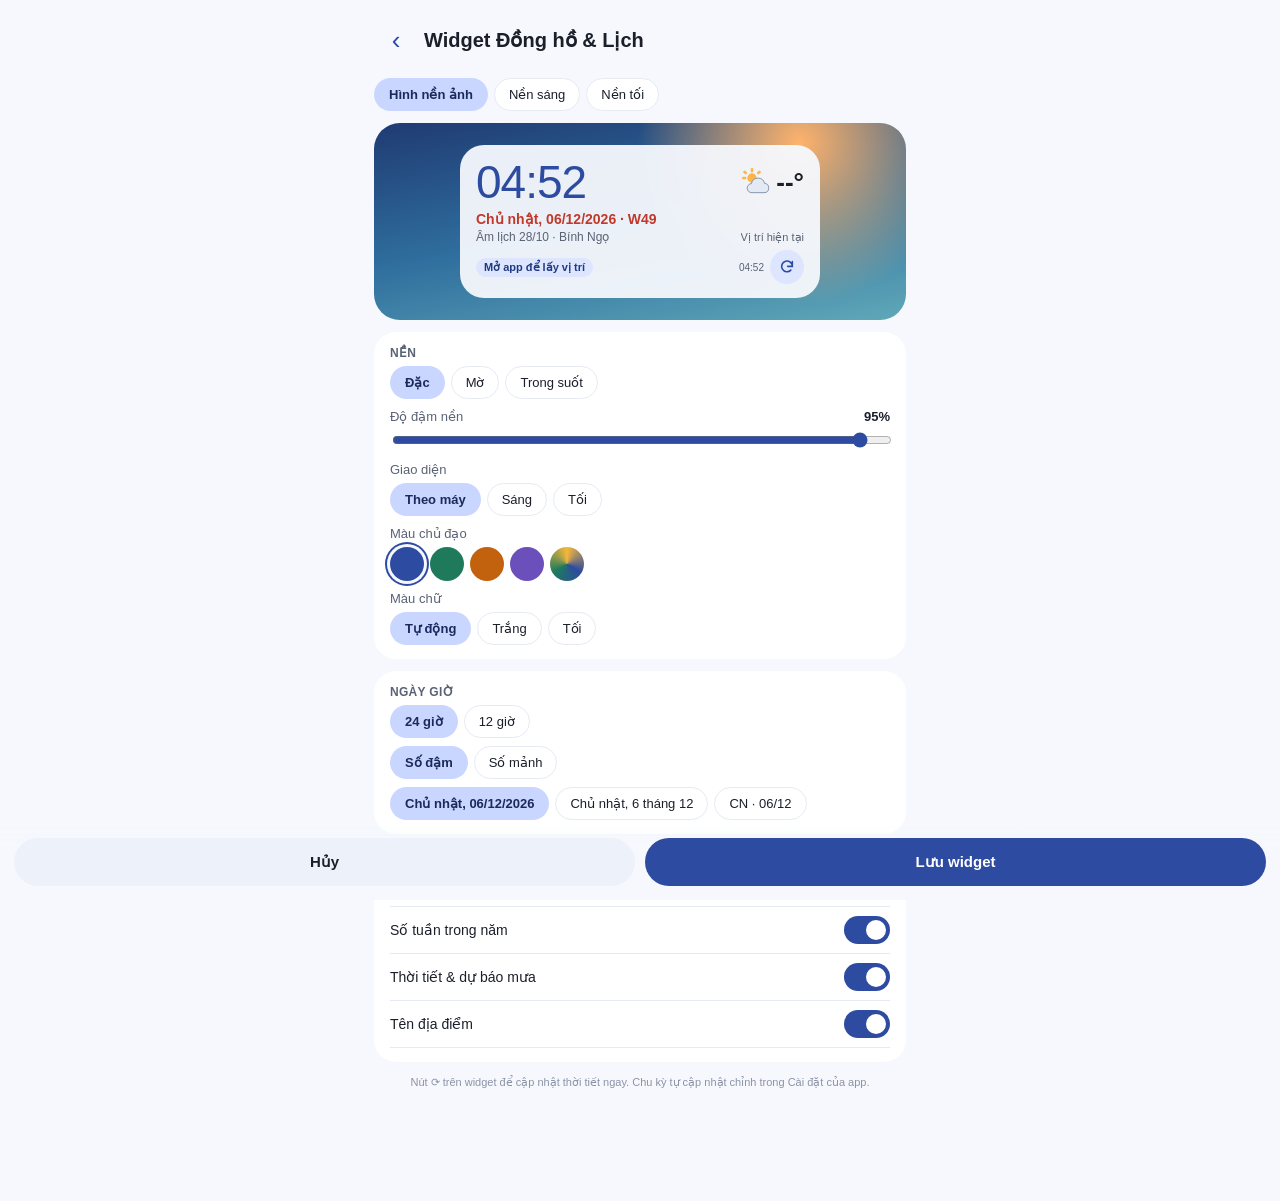
==== commit 27a40295: "Đồng bộ quy tắc màu ngày & nhãn vị trí GPS cho mọi widget; định vị chính xác hơn (v2.10) Co-Authored" ====
--- a/app/src/main/assets/widget-config.html
+++ b/app/src/main/assets/widget-config.html
@@ -76,6 +76,7 @@
 <script src="icons.js"></script>
 <script src="wx.js"></script>
 <script src="lunar.js"></script>
+<script src="vnmap.js"></script>
 <script>
 (function () {
   var $ = function (i) { return document.getElementById(i); };
@@ -86,7 +87,7 @@
   var DARK = false; try { DARK = B.isDark(); } catch (e) {}
   document.body.classList.toggle("dark", DARK);
   var TYPE = B.getType();
-  var NAMES = { summary: "Tổng hợp 5×3", summaryq: "Tổng hợp + Châm ngôn 5×3", clock: "Đồng hồ & Lịch", date: "Ngày · Tuần · Âm lịch", weather: "Thời tiết", weather2: "Thời tiết 2×2", calendar: "Lịch ngày", calendar3: "Lịch ngày 3×2", compact: "Thanh gọn" };
+  var NAMES = { summary: "Tổng hợp 5×3", summaryq: "Tổng hợp + Châm ngôn 5×3", clock: "Đồng hồ & Lịch", date: "Ngày · Tuần · Âm lịch", weather: "Thời tiết", weather2: "Thời tiết 2×2", calendar: "Lịch ngày", calendar3: "Lịch ngày 3×2", compact: "Thanh gọn", map: "Bản đồ Việt Nam 5×3" };
   var THU = ["Chủ nhật", "Thứ Hai", "Thứ Ba", "Thứ Tư", "Thứ Năm", "Thứ Sáu", "Thứ Bảy"], THU_N = ["CN", "T2", "T3", "T4", "T5", "T6", "T7"];
   var THANG = ["", "Giêng", "Hai", "Ba", "Tư", "Năm", "Sáu", "Bảy", "Tám", "Chín", "Mười", "Một", "Chạp"];
   var pad = function (n) { return (n < 10 ? "0" : "") + n; };
@@ -97,14 +98,15 @@
 
   $("title").textContent = "Widget " + NAMES[TYPE];
   var hide = function (id) { $(id).classList.add("hide"); };
-  if (TYPE !== "clock" && TYPE !== "compact") hide("secClock");
+  if (TYPE !== "clock" && TYPE !== "compact" && TYPE !== "map") hide("secClock");
+  if (TYPE === "map") { hide("bold"); hide("date"); }
   if (TYPE === "compact") { hide("date"); }
   if (TYPE === "weather" || TYPE === "weather2") { hide("tLunar"); hide("tWeek"); }
   if (TYPE === "date") { hide("tWeather"); hide("tPlace"); hide("tLunar"); }
   if (TYPE === "calendar" || TYPE === "calendar3" || TYPE === "compact") hide("tPlace");
   if (TYPE === "calendar3") hide("tLunar");
-  if (TYPE !== "date" && TYPE !== "calendar3" && TYPE !== "summary" && TYPE !== "summaryq") hide("tTuoi");
-  var SUM = TYPE === "summary" || TYPE === "summaryq";
+  if (TYPE !== "date" && TYPE !== "calendar3" && TYPE !== "summary" && TYPE !== "summaryq" && TYPE !== "map") hide("tTuoi");
+  var SUM = TYPE === "summary" || TYPE === "summaryq" || TYPE === "map";
   if (SUM) { hide("secBg"); hide("tLunar"); hide("tWeek"); $("secSum").classList.remove("hide"); }
 
   var ACC = { blue: ["#2D4BA0", "#B9C8FF"], green: ["#1F7A5C", "#7FD8B0"], orange: ["#C2620E", "#F4A65A"], purple: ["#6B4FBB", "#CDBDFF"], system: ["#3E5F90", "#A8C8FF"] };
@@ -112,11 +114,11 @@
     var dark = cfg.theme === "dark" || (cfg.theme === "auto" && DARK);
     var wall = cfg.text === "white" || (cfg.text === "auto" && cfg.opacity < 35);
     var p = { surface: dark ? "#1C212B" : "#F6F8FD", wall: wall };
-    if (wall) { p.fg = "#fff"; p.fg2 = "rgba(255,255,255,.9)"; p.acc = "#fff"; p.red = "#FFC2B8"; p.rain = "#CFE6FF";
+    if (wall) { p.fg = "#fff"; p.fg2 = "rgba(255,255,255,.9)"; p.acc = "#fff"; p.red = "#FFC2B8"; p.gold = "#FFD98A"; p.rain = "#CFE6FF";
       p.cA = "rgba(255,255,255,.25)"; p.oA = "#fff"; p.cB = "rgba(255,255,255,.25)"; p.oB = "#fff"; return p; }
     var dt = cfg.text === "dark" || (cfg.text !== "white" && !dark);
     p.fg = dt ? "#1B1F2A" : "#E7EAF2"; p.fg2 = dt ? "#5A6275" : "#A9B1C2"; p.acc = ACC[cfg.accent][dt ? 0 : 1];
-    p.red = dt ? "#C0392B" : "#FF8A7A"; p.rain = dt ? "#2D6FD8" : "#8DB8FF";
+    p.red = dt ? "#C0392B" : "#FF8A7A"; p.gold = dt ? "#B8760A" : "#FFC94D"; p.rain = dt ? "#2D6FD8" : "#8DB8FF";
     p.cA = dark ? "#4A3220" : "#FFE2C7"; p.oA = dark ? "#FFDCC0" : "#5C3410"; p.cB = dark ? "#26345F" : "#DDE5FF"; p.oB = dark ? "#D6E0FF" : "#1F3A80";
     return p;
   }
@@ -163,21 +165,25 @@
     for (var i = 0; i < pre.length; i++) if (x.indexOf(pre[i][0]) === 0) { var r = x.slice(pre[i][0].length).trim(); return /^\d/.test(r) ? pre[i][1] + r : r; }
     return x;
   }
+  function dayKind(dd, mm, wdd, Ld) { if (holi(dd, mm, Ld)) return 1; if (Ld.day === 1 || Ld.day === 15) return 2; return (wdd === 0 || wdd === 6) ? 1 : 0; }
+  function provOf(pl) { var a = pl.split(",").map(function (x) { return x.trim(); }), v = a[a.length - 1]; if (v === "Việt Nam" && a.length > 2) v = a[a.length - 2];
+    if (a.length < 2) return ""; if (v.indexOf("Hồ Chí Minh") >= 0) return "TP.HCM"; return v.replace(/^Thành phố /, "").replace(/^TP\. /, "").replace(/^Tỉnh /, ""); }
+  function placeLbl(pl, prov) { var s = shortPlace(pl); if (!s) return ""; if (prov) { var v = provOf(pl); if (v && v !== s) s += " · " + v; } return '<span style="color:#FF8A00">●</span> ' + s; }
   var QUOTE = "Có công mài sắt, có ngày nên kim."; try { if (B.getQuote) QUOTE = B.getQuote(); } catch (e) {}
   var WALL_LIGHT = false; try { WALL_LIGHT = B.isWallLight ? B.isWallLight() : false; } catch (e) {}
   var EVENTS = null; try { EVENTS = B.getEvents ? JSON.parse(B.getEvents(60)) : null; } catch (e) {}
   function renderSummary() {
     var light = cfg.tone === "light" || (cfg.tone === "auto" && WALL_LIGHT), glass = cfg.style === "glass", solid = cfg.style === "solid";
-    var P = light ? { fg: "#16203A", fg2: "rgba(22,32,58,.72)", red: "#E0322A", orange: "#B8560A", good: "#1F7A5C", mid: "#8A6400", acc: "#2D4BA0", tb: "#3F66F0", tf: "#fff", face: ["#B9D0FF", "#4A78FF"], ex: "#2342A8" }
-      : { fg: "#fff", fg2: "rgba(255,255,255,.9)", red: "#FF7A6E", orange: "#FFD49A", good: "#A6F2CF", mid: "#FFE29A", acc: "#fff", tb: "#fff", tf: "#1B2A5C", face: ["#FFFFFF", "#FFFFFF"], ex: "#3F6BE8" };
+    var P = light ? { fg: "#16203A", fg2: "rgba(22,32,58,.72)", red: "#E0322A", gold: "#B8760A", orange: "#B8760A", good: "#1F7A5C", mid: "#8A6400", acc: "#2D4BA0", tb: "#3F66F0", tf: "#fff", face: ["#B9D0FF", "#4A78FF"], ex: "#2342A8" }
+      : { fg: "#fff", fg2: "rgba(255,255,255,.9)", red: "#FF7A6E", gold: "#FFC94D", orange: "#FFC94D", good: "#A6F2CF", mid: "#FFE29A", acc: "#fff", tb: "#fff", tf: "#1B2A5C", face: ["#FFFFFF", "#FFFFFF"], ex: "#3F6BE8" };
     var wg = $("wg"); wg.style.maxWidth = "400px"; wg.className = "wg" + (light ? "" : " wall"); wg.style.color = P.fg;
     $("bgl").style.opacity = solid ? cfg.opacity / 100 : 1;
     $("bgl").style.background = solid ? (light ? "#F6F8FD" : "#1C212B") : glass ? (light ? "linear-gradient(135deg,rgba(255,255,255,.62),rgba(255,255,255,.40) 45%,rgba(255,255,255,.54))" : "linear-gradient(135deg,rgba(14,20,40,.46),rgba(14,20,40,.30) 50%,rgba(14,20,40,.42))") : "transparent";
     wg.style.boxShadow = glass ? "inset 0 0 0 1px " + (light ? "rgba(255,255,255,.9)" : "rgba(255,255,255,.38)") : "none";
-    var L = Lunar.solar2Lunar(d, m, y), le = holi(d, m, L), red = wd === 0 || wd === 6 || !!le;
+    var L = Lunar.solar2Lunar(d, m, y), le = holi(d, m, L), kd = dayKind(d, m, wd, L), red = kd === 1;
     var w = data && data.w, cur = w && w.current, hr = now.getHours();
     var greet = hr >= 6 && hr < 12 ? "Buổi sáng an lành" : hr >= 12 && hr < 15 ? "Buổi trưa vui vẻ" : hr >= 15 && hr < 18 ? "Buổi chiều bình an" : hr >= 18 && hr < 22 ? "Buổi tối hạnh phúc" : "Chúc ngủ ngon";
-    var face = red ? ["#FFE9E5", "#FF4D3D"] : P.face, ex = red ? "#B3261E" : P.ex;
+    var face = red ? ["#FFE9E5", "#FF4D3D"] : kd === 2 ? ["#FFF6D6", "#FFB020"] : P.face, ex = red ? "#B3261E" : kd === 2 ? "#B36B00" : P.ex;
     var base = "position:absolute;left:0;right:6px;top:0;bottom:6px;text-align:center;font-size:72px;font-weight:900;line-height:76px;letter-spacing:-2px";
     var three = '<div style="position:relative;height:80px;width:108px;margin:0 auto"><div style="' + base + ";color:" + ex + ";text-shadow:1px 1px 0 " + ex + ",2px 2px 0 " + ex + ",3px 3px 0 " + ex + ",4px 4px 0 " + ex + ',6px 8px 10px rgba(0,0,0,.35)">' + d + '</div><div style="' + base +
       ";text-shadow:none;background:linear-gradient(180deg," + face[0] + " 10%," + face[1] + ' 92%);-webkit-background-clip:text;background-clip:text;color:transparent">' + d + "</div></div>";
@@ -186,10 +192,10 @@
     var cal = '<div style="display:grid;grid-template-columns:repeat(7,1fr);row-gap:2px;text-align:center">' + ["T2", "T3", "T4", "T5", "T6", "T7", "CN"].map(function (n, i) { return '<span style="font-size:10px;font-weight:700;color:' + (i >= 5 ? P.red : P.fg) + '">' + n + "</span>"; }).join("");
     for (var i = 0; i < rows * 7; i++) {
       var dt = new Date(y, m - 1, 1 - st + i), dd = dt.getDate(), mm = dt.getMonth() + 1, Ld = Lunar.solar2Lunar(dd, mm, dt.getFullYear()), h2 = holi(dd, mm, Ld);
-      var isT = mm === m && dd === d, col = (i % 7 >= 5 || h2) ? P.red : P.fg;
+      var kk = h2 ? 1 : (Ld.day === 1 || Ld.day === 15) ? 2 : i % 7 >= 5 ? 1 : 0, isT = mm === m && dd === d, col = kk === 1 ? P.red : kk === 2 ? P.gold : P.fg;
       var stl = "line-height:19px;height:19px;font-size:11px;letter-spacing:-.3px;position:relative;font-weight:" + (mm === m ? 700 : 400) + ";color:" + col + ";";
-      if (isT) stl += "border-radius:10px;background:" + ((i % 7 >= 5 || h2) ? "#FF5A4E" : P.tb) + ";color:" + ((i % 7 >= 5 || h2) ? "#fff" : P.tf) + ";";
-      var dot = !isT && !h2 && (Ld.day === 1 || Ld.day === 15) ? '<i style="position:absolute;bottom:-1px;left:50%;margin-left:-2px;width:4px;height:4px;border-radius:2px;background:' + P.orange + '"></i>' : "";
+      if (isT) stl += "border-radius:10px;background:" + (kk === 1 ? "#FF5A4E" : kk === 2 ? "#FFB020" : P.tb) + ";color:" + (kk === 1 ? "#fff" : kk === 2 ? "#3A2500" : P.tf) + ";";
+      var dot = false ? '<i style="position:absolute;bottom:-1px;left:50%;margin-left:-2px;width:4px;height:4px;border-radius:2px;background:' + P.orange + '"></i>' : "";
       cal += '<span style="' + stl + '">' + dd + dot + "</span>";
     }
     cal += "</div>";
@@ -214,11 +220,11 @@
       '<div style="display:flex;align-items:center;gap:3px"><span class="wi" style="width:34px;height:34px">' + (cur ? WX.icon(cur.weather_code, cur.is_day) : WX_ICONS.partly_day) + '</span><span style="font-size:30px;font-weight:600">' + (cur ? Math.round(cur.temperature_2m) : "--") + "°</span></div>" +
       '<div class="ell" style="font-size:11px;font-weight:600">' + (cur ? WX.desc(cur.weather_code) : "") + "</div>" +
       '<div class="ell" style="font-size:10px;color:' + P.fg2 + '">' + (cur ? Math.round(w.daily.temperature_2m_max[0]) + "°/" + Math.round(w.daily.temperature_2m_min[0]) + "° · ẩm " + cur.relative_humidity_2m + "%" : "") + "</div>" +
-      '<div class="ell" style="font-size:10px;color:' + P.fg2 + '">' + (cfg.place && data && data.place ? shortPlace(data.place) : pad(now.getHours()) + ":" + pad(now.getMinutes())) + " ⟳</div>" +
+      '<div class="ell" style="font-size:10px;color:' + P.fg2 + '">' + (cfg.place && data && data.place ? placeLbl(data.place, false) : pad(now.getHours()) + ":" + pad(now.getMinutes())) + " ⟳</div>" +
       '<div class="ell" style="font-size:10px;font-weight:700">' + (w ? WX.rainHint(w).replace("Có thể mưa trong giờ này", "Mưa giờ này").replace("Có thể mưa khoảng ", "Mưa ~").replace("Có dông khoảng ", "Dông ~").replace("Không mưa trong 12 giờ tới", "Không mưa 12h tới").replace("Đang mưa · tạnh khoảng ", "Đang mưa · tạnh ~").replace(" (", " · ").replace("%)", "%") : "") + "</div></div>" : "";
     $("content").innerHTML = '<div style="display:flex;justify-content:space-between;align-items:center;margin-bottom:4px"><b style="font-size:13px">' + greet + '</b><b style="font-size:11px;letter-spacing:1px">T' + m + "/" + y + "</b></div>" +
       '<div style="display:flex;gap:6px;height:' + (Q ? 120 : 136) + 'px">' + wx + '<div style="flex:1;display:flex;flex-direction:column;align-items:center;justify-content:center">' + three +
-      '<div style="font-size:13px;font-weight:800;color:' + (red ? P.red : P.fg) + '">' + THU[wd] + '</div><div style="font-size:10px;font-weight:700">W' + Lunar.isoWeek(d, m, y) + " · ÂL " + L.day + "/" + L.month + '</div></div><div style="flex:0 0 152px;display:flex;align-items:center">' + cal + "</div></div>" +
+      '<div style="font-size:13px;font-weight:800;color:' + (red ? P.red : kd === 2 ? P.gold : P.fg) + '">' + THU[wd] + '</div><div style="font-size:10px;font-weight:700">W' + Lunar.isoWeek(d, m, y) + " · ÂL " + L.day + "/" + L.month + '</div></div><div style="flex:0 0 152px;display:flex;align-items:center">' + cal + "</div></div>" +
       '<div style="height:1px;background:' + P.fg + ';opacity:.25;margin:8px 0 6px"></div><div style="display:flex;gap:12px"><div style="flex:1.15;min-width:0"><div style="font-size:9px;font-weight:800;letter-spacing:1px;color:' + P.fg2 + '">SỰ KIỆN &amp; NGÀY LỄ</div>' + ev +
       '</div><div style="flex:1;min-width:0">' + tu + "</div></div>" +
       (Q ? '<div style="display:flex;gap:8px;align-items:center;margin-top:6px;border-radius:12px;padding:6px 10px;background:' + (light ? "rgba(45,75,160,.09)" : "rgba(255,255,255,.12)") + '"><b style="font-size:20px;line-height:1;color:' + (light ? "#2D4BA0" : "#FFE29A") + '">“</b><div style="font-size:11px;font-weight:700;font-style:italic;line-height:1.35;display:-webkit-box;-webkit-line-clamp:2;-webkit-box-orient:vertical;overflow:hidden">' + QUOTE + "</div></div>" : "");
@@ -235,7 +241,64 @@
     }
     return out;
   }
+  function mapSvg(light, lat, lon) {
+    var M = window.VNMAP; if (!M) return "";
+    var pp = function (a) { return a.map(function (q) { return q[0].toFixed(1) + "," + q[1].toFixed(1); }).join(" "); };
+    var nb = M.nb.map(function (a) { return '<polygon points="' + pp(a) + '" fill="none" stroke="' + (light ? "rgba(22,32,58,.15)" : "rgba(255,255,255,.18)") + '" stroke-width=".8"/>'; }).join("");
+    var vn = M.vn.map(function (a) { return '<polygon points="' + pp(a) + '" fill="url(#vg)" stroke="' + (light ? "rgba(45,75,160,.8)" : "rgba(255,255,255,.85)") + '" stroke-width="1.1" stroke-linejoin="round"/>'; }).join("");
+    var isl = M.islands.hs.concat(M.islands.ts).map(function (q) { return '<circle cx="' + q[0] + '" cy="' + q[1] + '" r="1.2" fill="' + (light ? "#2D4BA0" : "#fff") + '"/>'; }).join("");
+    var loc = "";
+    if (lat) { var x = (lon - M.LON0) * M.k * M.sx, yy = (M.LAT1 - lat) * M.sx;
+      loc = '<circle cx="' + x + '" cy="' + yy + '" r="30" fill="url(#gl)"/><circle cx="' + x + '" cy="' + yy + '" r="10" fill="none" stroke="#FFD25E" stroke-width="1.6"/><circle cx="' + x + '" cy="' + yy + '" r="4.6" fill="#FF8A00"/><circle cx="' + x + '" cy="' + yy + '" r="2.6" fill="#fff"/>'; }
+    return '<svg viewBox="0 0 ' + M.W + " " + M.H + '" style="width:100%;height:100%"><defs><linearGradient id="vg" x1="0" y1="0" x2=".3" y2="1"><stop offset="0" stop-color="' + (light ? "#5BA8D6" : "#7FD3C7") + '" stop-opacity=".6"/><stop offset="1" stop-color="' + (light ? "#3F66F0" : "#5B8CFF") + '" stop-opacity=".6"/></linearGradient>' +
+      '<radialGradient id="gl"><stop offset="0" stop-color="#FFE27A" stop-opacity=".95"/><stop offset=".45" stop-color="#FFB23A" stop-opacity=".55"/><stop offset="1" stop-color="#FF8A00" stop-opacity="0"/></radialGradient></defs>' + nb + vn + isl + loc + "</svg>";
+  }
+  function renderMap() {
+    var light = cfg.tone === "light" || (cfg.tone === "auto" && WALL_LIGHT), glass = cfg.style === "glass", solid = cfg.style === "solid";
+    var P = light ? { fg: "#16203A", fg2: "rgba(22,32,58,.72)", red: "#E0322A", gold: "#B8760A", good: "#1F7A5C", mid: "#8A6400", acc: "#2D4BA0", face: ["#B9D0FF", "#4A78FF"], ex: "#2342A8" }
+      : { fg: "#fff", fg2: "rgba(255,255,255,.9)", red: "#FF7A6E", gold: "#FFC94D", good: "#A6F2CF", mid: "#FFE29A", acc: "#8FC2FF", face: ["#FFFFFF", "#FFFFFF"], ex: "#3F6BE8" };
+    var wg = $("wg"); wg.style.maxWidth = "400px"; wg.className = "wg" + (light ? "" : " wall"); wg.style.color = P.fg;
+    $("bgl").style.opacity = solid ? cfg.opacity / 100 : 1;
+    $("bgl").style.background = solid ? (light ? "#F6F8FD" : "#1C212B") : glass ? (light ? "linear-gradient(135deg,rgba(255,255,255,.62),rgba(255,255,255,.40) 45%,rgba(255,255,255,.54))" : "linear-gradient(135deg,rgba(14,20,40,.46),rgba(14,20,40,.30) 50%,rgba(14,20,40,.42))") : "transparent";
+    wg.style.boxShadow = glass ? "inset 0 0 0 1px " + (light ? "rgba(255,255,255,.9)" : "rgba(255,255,255,.38)") : "none";
+    var L = Lunar.solar2Lunar(d, m, y), le = holi(d, m, L), mk = L.day === 1 || L.day === 15;
+    var kind = dayKind(d, m, wd, L), kc = kind === 1 ? P.red : kind === 2 ? P.gold : P.fg;
+    var face = kind === 1 ? ["#FFE9E5", "#FF4D3D"] : kind === 2 ? ["#FFF6D6", "#FFB020"] : P.face, ex = kind === 1 ? "#B3261E" : kind === 2 ? "#B36B00" : P.ex;
+    var hr = now.getHours(), greet = hr >= 6 && hr < 12 ? "Buổi sáng an lành" : hr >= 12 && hr < 15 ? "Buổi trưa vui vẻ" : hr >= 15 && hr < 18 ? "Buổi chiều bình an" : hr >= 18 && hr < 22 ? "Buổi tối hạnh phúc" : "Chúc ngủ ngon";
+    var base = "position:absolute;left:0;top:0;font-size:76px;font-weight:900;line-height:80px;letter-spacing:-2px";
+    var three = '<div style="position:relative;height:82px"><div style="' + base + ";color:" + ex + ";text-shadow:1px 1px 0 " + ex + ",2px 2px 0 " + ex + ",3px 3px 0 " + ex + ",4px 4px 0 " + ex + ',6px 8px 10px rgba(0,0,0,.35)">' + d + '</div><div style="' + base +
+      ";text-shadow:none;background:linear-gradient(180deg," + face[0] + " 10%," + face[1] + ' 92%);-webkit-background-clip:text;background-clip:text;color:transparent">' + d + "</div></div>";
+    var rem = [];
+    (EVENTS || builtinEvents()).forEach(function (e) { if (e.y === y && e.m === m && e.d === d) { var c = e.kind === 0 ? P.acc : e.kind === 1 ? P.red : P.gold; var it = '<div class="ell" style="font-size:10px;font-weight:700;color:' + (e.kind === 0 ? P.fg : c) + '"><span style="color:' + c + '">●</span> ' + e.title + "</div>"; if (e.kind === 0) rem.unshift(it); else rem.push(it); } });
+    if (!EVENTS && mk) rem.push('<div class="ell" style="font-size:10px;font-weight:700;color:' + P.gold + '">● ' + (L.day === 1 ? "Mùng 1" : "Rằm") + " tháng " + THANG[L.month] + "</div>");
+    var t = birth && cfg.tuoi ? Lunar.tuoi.apply(null, birth.split("-").map(Number).reverse()) : null, tu = "";
+    if (t) { var g = Lunar.danhGia(d, m, y, t.chi), mc = g.diem >= 4 ? P.good : g.diem === 3 ? P.mid : P.red;
+      tu = '<div class="ell" style="font-size:10px;font-weight:700"><span style="color:' + mc + '">●</span> <span style="color:' + P.fg2 + ';font-weight:400">Tuổi ' + t.canChi.split(" ")[1] + ':</span> <span style="color:' + mc + '">' + (g.diem === 3 ? "Bình thường" : "Ngày " + g.muc) + "</span></div>"; }
+    var w = data && data.w, cur = w && w.current, fc = "";
+    if (w && w.hourly) {
+      var BU = ["Sáng", "Trưa", "Chiều", "Tối", "Đêm"], KH = [[6, 11, 9], [11, 14, 12], [14, 18, 16], [18, 22, 20], [22, 30, 24]];
+      var bo = hr >= 6 && hr < 11 ? 0 : hr < 14 && hr >= 11 ? 1 : hr < 18 && hr >= 14 ? 2 : hr < 22 && hr >= 18 ? 3 : 4;
+      var t0 = w.hourly.time.indexOf(y + "-" + pad(m) + "-" + pad(d) + "T00:00"), bs = t0 + (hr < 6 ? -24 : 0);
+      for (var k = 0; k < 3; k++) { bo++; if (bo > 4) { bo = 0; bs += 24; } var kh = KH[bo], mx = 0, rp = bs + kh[2];
+        for (var i = bs + kh[0]; i < bs + kh[1]; i++) if (i >= 0 && w.hourly.weather_code[i] != null) mx = Math.max(mx, w.hourly.weather_code[i]);
+        fc += '<div style="flex:1;text-align:center"><div style="font-size:10px;color:' + P.fg2 + '">' + BU[bo] + '</div><span class="wi" style="width:22px;height:22px">' + WX.icon(mx, w.hourly.is_day ? w.hourly.is_day[rp] : 1) + '</span><div style="font-size:11px;font-weight:700">' + (w.hourly.temperature_2m[rp] != null ? Math.round(w.hourly.temperature_2m[rp]) + "°" : "--") + "</div></div>"; }
+    }
+    var wx = cfg.weather ? '<div style="width:1px;background:' + P.fg + ';opacity:.25;margin:0 8px"></div><div style="flex:1;min-width:0;display:flex;flex-direction:column;justify-content:center;gap:3px">' +
+      '<div style="display:flex;align-items:center;gap:3px"><span class="wi" style="width:38px;height:38px">' + (cur ? WX.icon(cur.weather_code, cur.is_day) : WX_ICONS.partly_day) + '</span><span style="font-size:28px;font-weight:600">' + (cur ? Math.round(cur.temperature_2m) : "--") + "°</span></div>" +
+      '<div class="ell" style="font-size:11px;font-weight:700">' + (cur ? WX.desc(cur.weather_code) : "Chưa có dữ liệu") + "</div>" +
+      '<div class="ell" style="font-size:10px;color:' + P.fg2 + '">' + (cur ? Math.round(w.daily.temperature_2m_max[0]) + "°/" + Math.round(w.daily.temperature_2m_min[0]) + "° · ẩm " + cur.relative_humidity_2m + "%" : "") + "</div>" +
+      '<div style="display:flex;margin-top:3px">' + fc + '</div><div class="ell" style="font-size:10px;font-weight:700">' + (w ? WX.rainHint(w) : "") + " ⟳</div></div>" : "";
+    var pl = data && data.place ? data.place : "", prov = pl.split(",").pop().trim().replace(/^Thành phố /, "TP. ").replace(/^Tỉnh /, "");
+    var place = cfg.place && pl ? '<div class="ell" style="font-size:12px;font-weight:700;text-align:center"><span style="color:#FF8A00">●</span> ' + shortPlace(pl) + '</div><div class="ell" style="font-size:10px;text-align:center;color:' + P.fg2 + '">' + (provOf(pl) !== shortPlace(pl) ? provOf(pl) : "") + "</div>" : "";
+    var hh = cfg.h24 ? pad(hr) : ((hr % 12) || 12);
+    $("content").innerHTML = '<div style="display:flex;height:196px"><div style="flex:1;min-width:0;display:flex;flex-direction:column">' +
+      '<div style="display:flex;align-items:center"><b class="ell" style="flex:1;font-size:13px">' + greet + '</b><b style="font-size:22px">' + hh + ":" + pad(now.getMinutes()) + "</b>" + (cfg.h24 ? "" : '<b style="font-size:11px;margin-left:2px">' + (hr < 12 ? "AM" : "PM") + "</b>") + "</div>" +
+      '<div style="flex:1;display:flex;margin-top:4px;min-height:0"><div style="flex:1;min-width:0;display:flex;flex-direction:column;justify-content:center">' + three +
+      '<div style="font-size:15px;font-weight:800;color:' + kc + '">' + THU[wd] + '</div><div style="font-size:11px;font-weight:600">Tháng ' + m + " · " + y + '</div><div style="font-size:10px;color:' + P.fg2 + '">ÂL ' + L.day + "/" + L.month + " · " + Lunar.canChiYear(L.year) + "</div>" + rem.slice(0, 2).join("") + tu + "</div>" + wx + "</div></div>" +
+      '<div style="width:1px;background:' + P.fg + ';opacity:.25;margin:0 4px 0 8px"></div><div style="flex:0 0 96px;display:flex;flex-direction:column;justify-content:center"><div style="height:130px">' + mapSvg(light, data && data.lat, data && data.lon) + "</div>" + place + "</div></div>";
+  }
   function render() {
+    if (TYPE === "map") { renderMap(); return; }
     if (TYPE === "summary" || TYPE === "summaryq") { renderSummary(); return; }
     $("wg").style.boxShadow = "none";
     var p = pal(), L = Lunar.solar2Lunar(d, m, y), wk = Lunar.isoWeek(d, m, y), w = data && data.w, cur = w && w.current;
@@ -248,7 +311,8 @@
     var dm = L.day + "/" + L.month + (L.leap ? "N" : "");
     var wIc = function (s, code, day) { return '<span class="wi" style="width:' + s + "px;height:" + s + 'px">' + (cur ? WX.icon(code == null ? cur.weather_code : code, day == null ? cur.is_day : day) : WX_ICONS.partly_day) + "</span>"; };
     var temp = cur ? Math.round(cur.temperature_2m) + "°" : "--°";
-    var place = shortPlace(data && data.place ? data.place : "Vị trí hiện tại");
+    var place = data && data.place ? placeLbl(data.place, TYPE === "weather") : "Vị trí hiện tại";
+    var kd = dayKind(d, m, wd, L), dcol = kd === 1 ? p.red : kd === 2 ? p.gold : p.fg, ncol = kd === 1 ? p.red : kd === 2 ? p.gold : p.acc;
     var upd = pad(now.getHours()) + ":" + pad(now.getMinutes());
     var rf = '<span class="rf" style="background:' + p.cB + ';color:' + p.acc + '"><svg width="16" height="16" viewBox="0 0 24 24" fill="none" stroke="currentColor" stroke-width="2.4" stroke-linecap="round"><path d="M20 11a8 8 0 1 0-2.3 5.7M20 4v7h-7"/></svg></span>';
     var hint = w ? WX.rainHint(w) : "Mở app để lấy vị trí";
@@ -258,7 +322,7 @@
       h = '<div class="row"><div class="f1">' + ck(46) + "</div>" +
         (cfg.weather ? '<div style="text-align:right"><div class="row" style="justify-content:flex-end">' + wIc(32) + '<span style="font-size:26px;font-weight:600;margin-left:4px">' + temp + "</span></div>" +
           '<div style="font-size:11px;color:' + p.fg2 + '">' + (cur ? WX.desc(cur.weather_code) + " · " + Math.round(w.daily.temperature_2m_max[0]) + "°/" + Math.round(w.daily.temperature_2m_min[0]) + "°" : "") + "</div></div>" : "") + "</div>" +
-        '<div class="ell" style="font-size:14px;font-weight:600;margin-top:6px">' + dateT + (cfg.week ? " · W" + wk : "") + "</div>" +
+        '<div class="ell" style="font-size:14px;font-weight:600;margin-top:6px;color:' + dcol + '">' + dateT + (cfg.week ? " · W" + wk : "") + "</div>" +
         '<div class="row" style="margin-top:3px;font-size:12px;color:' + p.fg2 + '"><div class="f1 ell">' + (cfg.lunar ? "Âm lịch " + dm + " · " + Lunar.canChiYear(L.year) : "") + "</div>" +
         (cfg.weather && cfg.place ? '<span class="ell" style="font-size:11px;max-width:140px;margin-left:8px">' + place + "</span>" : "") + "</div>" +
         (cfg.weather ? '<div class="row" style="margin-top:6px"><div class="f1">' + cp(hint, 1) + '</div><span style="font-size:10px;color:' + p.fg2 + '">' + upd + "</span>" + rf + "</div>" : "");
@@ -266,7 +330,7 @@
       var t = birth ? Lunar.tuoi.apply(null, birth.split("-").map(Number).reverse()) : null, g = Lunar.danhGia(d, m, y, t && cfg.tuoi ? t.chi : null);
       var l3 = t && cfg.tuoi ? "Tuổi " + t.chiName + ": " + g.muc : "Ngày " + (g.hoangDao ? "Hoàng đạo" : "Hắc đạo") + " · " + g.than;
       var l4 = "Giờ tốt: " + (t && cfg.tuoi ? g.gioTot : Lunar.gioHoangDao(L.jd)).slice(0, 4).map(function (x) { return x.split(" ")[0]; }).join(", ");
-      h = '<div class="row"><div style="width:84px;text-align:center;flex:none"><div style="font-size:13px;font-weight:600;color:' + (wd === 0 ? p.red : p.fg) + '">' + THU[wd] + '</div><div style="font-size:50px;font-weight:600;line-height:1.05;color:' + p.acc + '">' + d +
+      h = '<div class="row"><div style="width:84px;text-align:center;flex:none"><div style="font-size:13px;font-weight:600;color:' + dcol + '">' + THU[wd] + '</div><div style="font-size:50px;font-weight:600;line-height:1.05;color:' + ncol + '">' + d +
         '</div><div style="font-size:11px;color:' + p.fg2 + '">T' + m + "/" + y + '</div></div><div class="f1" style="margin-left:12px">' + (cfg.week ? cp("W" + wk, 1) + " " : "") + cp("ÂL " + dm, 0) +
         '<div class="ell" style="font-size:12px;margin-top:8px">Ngày ' + Lunar.canChiDay(L.jd) + " · tháng " + Lunar.canChiMonth(L.month, L.year) + '</div><div class="ell" style="font-size:11px;color:' + p.fg2 + ';margin-top:5px">Năm ' + Lunar.canChiYear(L.year) +
         " · tháng " + THANG[L.month] + '</div><div class="ell" style="font-size:11px;font-weight:600;margin-top:4px">' + l3 + '</div><div class="ell" style="font-size:11px;color:' + p.fg2 + ';margin-top:4px">' + l4 + "</div></div></div>";
@@ -291,18 +355,18 @@
       var t3 = birth ? Lunar.tuoi.apply(null, birth.split("-").map(Number).reverse()) : null, g3 = Lunar.danhGia(d, m, y, t3 && cfg.tuoi ? t3.chi : null);
       var LD = { "20/11": "Nhà giáo VN", "22/12": "Thành lập QĐND", "1/1": "Tết Dương lịch" }, ev = LD[d + "/" + m] || (L.day === 1 ? "Mùng 1 tháng " + THANG[L.month] : L.day === 15 ? "Rằm tháng " + THANG[L.month] : null);
       var col4 = t3 && cfg.tuoi ? (g3.diem >= 4 ? p.acc : g3.diem <= 2 ? p.red : p.fg) : p.fg;
-      h = '<div class="row" style="align-items:center"><div style="width:68px;text-align:center;flex:none"><div style="font-size:12px;font-weight:600;color:' + (wd === 0 ? p.red : p.fg) + '">' + THU[wd] +
-        '</div><div style="font-size:46px;font-weight:600;line-height:1.05;color:' + p.acc + '">' + d + '</div><div style="font-size:10px;color:' + p.fg2 + '">T' + m + "/" + y + "</div>" +
+      h = '<div class="row" style="align-items:center"><div style="width:68px;text-align:center;flex:none"><div style="font-size:12px;font-weight:600;color:' + dcol + '">' + THU[wd] +
+        '</div><div style="font-size:46px;font-weight:600;line-height:1.05;color:' + ncol + '">' + d + '</div><div style="font-size:10px;color:' + p.fg2 + '">T' + m + "/" + y + "</div>" +
         (cfg.weather ? '<div style="margin-top:6px">' + wIc(18) + '<span style="font-size:12px;margin-left:3px">' + temp + "</span></div>" : "") +
         '</div><div class="f1" style="margin-left:10px">' + (cfg.week ? cp("W" + wk, 1) + " " : "") + cp("ÂL " + dm, 0) +
         '<div class="ell" style="font-size:12px;font-weight:600;margin-top:7px">Ngày ' + Lunar.canChiDay(L.jd) + '</div><div class="ell" style="font-size:11px;color:' + p.fg2 + ';margin-top:3px">Tháng ' + Lunar.canChiMonth(L.month, L.year) +
         '</div><div class="ell" style="font-size:11px;color:' + p.fg2 + ';margin-top:3px">Năm ' + Lunar.canChiYear(L.year) +
-        '</div><div class="ell" style="font-size:11px;color:' + (ev ? p.red : p.fg2) + ';margin-top:4px">' + (ev || "Tiết " + Lunar.tietKhi(L.jd)) +
+        '</div><div class="ell" style="font-size:11px;color:' + (ev ? (holi(d, m, L) ? p.red : p.gold) : p.fg2) + ';margin-top:4px">' + (ev || "Tiết " + Lunar.tietKhi(L.jd)) +
         '</div><div class="ell" style="font-size:11px;font-weight:600;color:' + col4 + ';margin-top:4px">' + (t3 && cfg.tuoi ? "Tuổi " + t3.chiName + ": " + g3.muc : (g3.hoangDao ? "Hoàng đạo" : "Hắc đạo") + " · " + g3.than) +
         '</div><div class="ell" style="font-size:10px;color:' + p.fg2 + ';margin-top:4px">Giờ tốt: ' + (t3 && cfg.tuoi ? g3.gioTot : Lunar.gioHoangDao(L.jd)).slice(0, 3).map(function (x) { return x.split(" ")[0]; }).join(", ") + "</div></div></div>";
     } else if (TYPE === "calendar") {
-      h = '<div class="row"><div class="f1" style="font-size:12px;font-weight:600;color:' + (wd === 0 ? p.red : p.fg) + '">' + THU[wd] + "</div>" + (cfg.week ? cp("W" + wk, 1) : "") + "</div>" +
-        '<div style="font-size:50px;font-weight:600;line-height:1.1;color:' + p.acc + ';margin-top:4px">' + d + '</div><div style="font-size:11px;color:' + p.fg2 + '">T' + m + "/" + y + "</div>" +
+      h = '<div class="row"><div class="f1" style="font-size:12px;font-weight:600;color:' + dcol + '">' + THU[wd] + "</div>" + (cfg.week ? cp("W" + wk, 1) : "") + "</div>" +
+        '<div style="font-size:50px;font-weight:600;line-height:1.1;color:' + ncol + ';margin-top:4px">' + d + '</div><div style="font-size:11px;color:' + p.fg2 + '">T' + m + "/" + y + "</div>" +
         '<div class="row" style="margin-top:8px">' + (cfg.lunar ? cp("ÂL " + dm, 0) : "") + '<span class="f1"></span>' + (cfg.weather ? wIc(18) + '<span style="font-size:12px;margin-left:3px">' + temp + "</span>" : "") + "</div>";
     } else {
       h = '<div class="row">' + ck(32) + '<span style="width:1px;height:30px;background:' + p.fg2 + ';opacity:.5;margin:0 12px"></span><div class="f1"><div class="ell" style="font-size:13px;font-weight:600">' + THU_N[wd] + ", " + pad(d) + "/" + pad(m) +
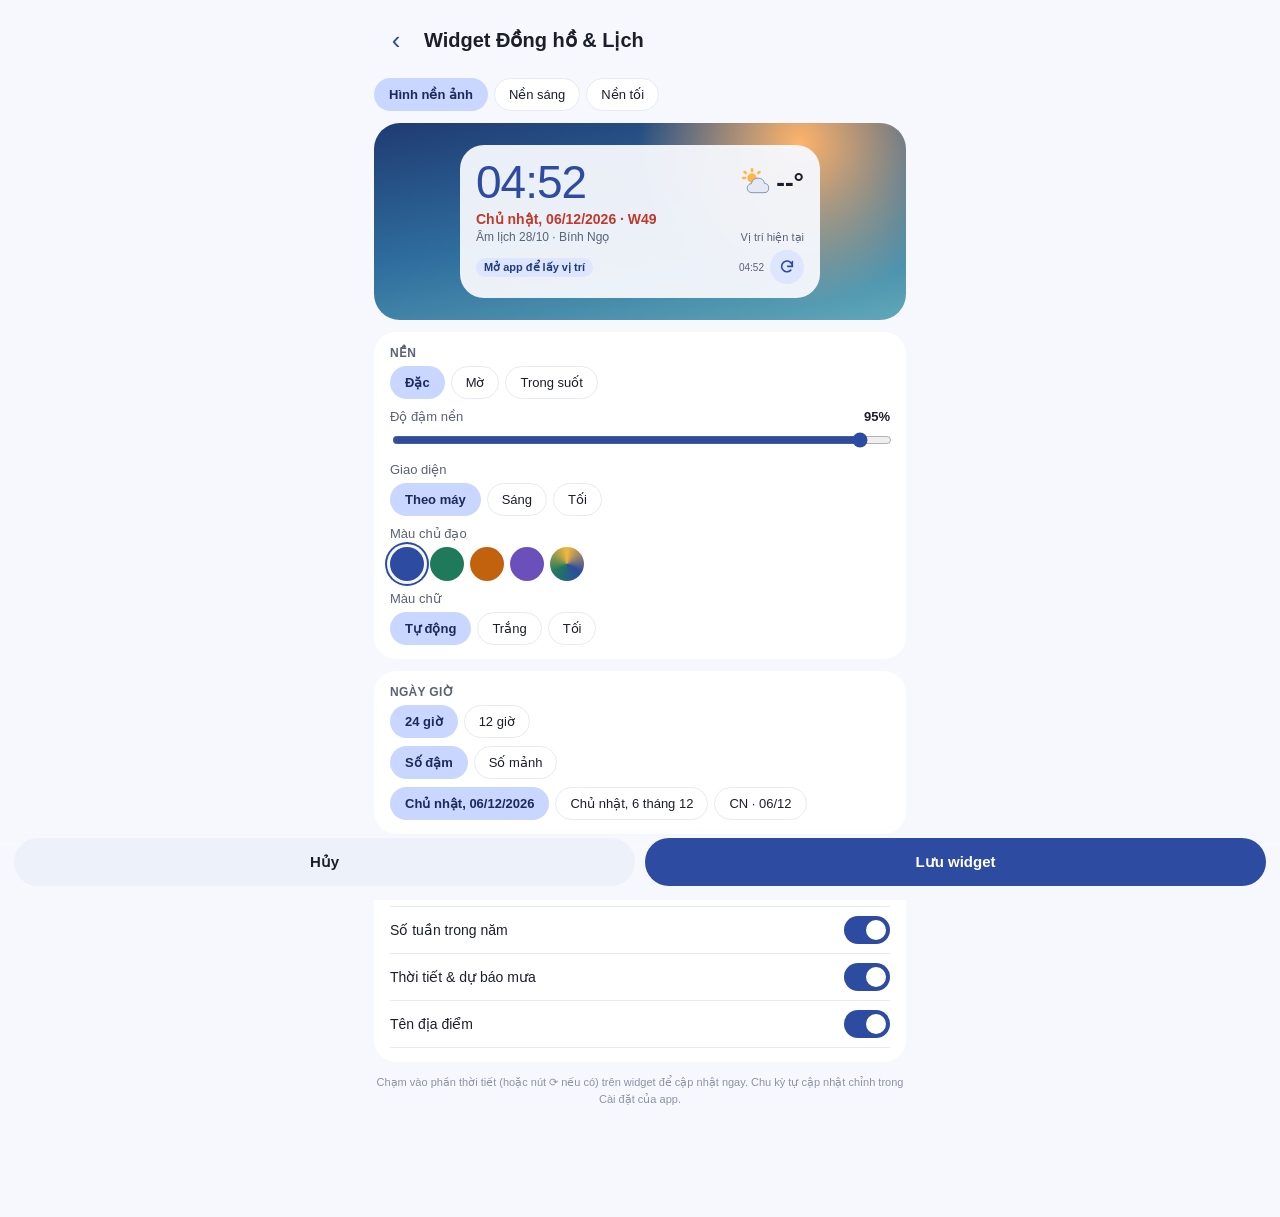
==== commit 210d9344: "Nghệ thuật: dòng sự kiện thống nhất (ngày trước, nội dung sau), tiêu đề âm lịch gọn; Tổng hợp: bỏ nú" ====
--- a/app/src/main/assets/widget-config.html
+++ b/app/src/main/assets/widget-config.html
@@ -69,7 +69,7 @@
     <div class="tg" id="tPlace">Tên địa điểm <input type="checkbox" id="place" aria-label="Địa điểm"></div>
     <div class="tg" id="tTuoi">Tốt xấu theo tuổi <input type="checkbox" id="tuoi" aria-label="Theo tuổi"></div>
   </div>
-  <div class="note">Nút ⟳ trên widget để cập nhật thời tiết ngay. Chu kỳ tự cập nhật chỉnh trong Cài đặt của app.</div>
+  <div class="note">Chạm vào phần thời tiết (hoặc nút ⟳ nếu có) trên widget để cập nhật ngay. Chu kỳ tự cập nhật chỉnh trong Cài đặt của app.</div>
 </main>
 <div class="bar2"><button class="cancel" id="btnCancel">Hủy</button><button class="save" id="btnSave">Lưu widget</button></div>
 
@@ -77,6 +77,7 @@
 <script src="wx.js"></script>
 <script src="lunar.js"></script>
 <script src="vnmap.js"></script>
+<script src="wxreal.js"></script>
 <script>
 (function () {
   var $ = function (i) { return document.getElementById(i); };
@@ -87,7 +88,7 @@
   var DARK = false; try { DARK = B.isDark(); } catch (e) {}
   document.body.classList.toggle("dark", DARK);
   var TYPE = B.getType();
-  var NAMES = { summary: "Tổng hợp 5×3", summaryq: "Tổng hợp + Châm ngôn 5×3", clock: "Đồng hồ & Lịch", date: "Ngày · Tuần · Âm lịch", weather: "Thời tiết", weather2: "Thời tiết 2×2", calendar: "Lịch ngày", calendar3: "Lịch ngày 3×2", compact: "Thanh gọn", map: "Bản đồ Việt Nam 5×3" };
+  var NAMES = { summary: "Tổng hợp 5×3", summaryq: "Tổng hợp + Châm ngôn 5×3", clock: "Đồng hồ & Lịch", date: "Ngày · Tuần · Âm lịch", weather: "Thời tiết", weather2: "Thời tiết 2×2", calendar: "Lịch ngày", calendar3: "Lịch ngày 3×2", compact: "Thanh gọn", map: "Bản đồ Việt Nam 5×3", art: "Nghệ thuật 5×3" };
   var THU = ["Chủ nhật", "Thứ Hai", "Thứ Ba", "Thứ Tư", "Thứ Năm", "Thứ Sáu", "Thứ Bảy"], THU_N = ["CN", "T2", "T3", "T4", "T5", "T6", "T7"];
   var THANG = ["", "Giêng", "Hai", "Ba", "Tư", "Năm", "Sáu", "Bảy", "Tám", "Chín", "Mười", "Một", "Chạp"];
   var pad = function (n) { return (n < 10 ? "0" : "") + n; };
@@ -98,15 +99,15 @@
 
   $("title").textContent = "Widget " + NAMES[TYPE];
   var hide = function (id) { $(id).classList.add("hide"); };
-  if (TYPE !== "clock" && TYPE !== "compact" && TYPE !== "map") hide("secClock");
-  if (TYPE === "map") { hide("bold"); hide("date"); }
+  if (TYPE !== "clock" && TYPE !== "compact" && TYPE !== "map" && TYPE !== "art") hide("secClock");
+  if (TYPE === "map" || TYPE === "art") { hide("bold"); hide("date"); }
   if (TYPE === "compact") { hide("date"); }
   if (TYPE === "weather" || TYPE === "weather2") { hide("tLunar"); hide("tWeek"); }
   if (TYPE === "date") { hide("tWeather"); hide("tPlace"); hide("tLunar"); }
   if (TYPE === "calendar" || TYPE === "calendar3" || TYPE === "compact") hide("tPlace");
   if (TYPE === "calendar3") hide("tLunar");
-  if (TYPE !== "date" && TYPE !== "calendar3" && TYPE !== "summary" && TYPE !== "summaryq" && TYPE !== "map") hide("tTuoi");
-  var SUM = TYPE === "summary" || TYPE === "summaryq" || TYPE === "map";
+  if (TYPE !== "date" && TYPE !== "calendar3" && TYPE !== "summary" && TYPE !== "summaryq" && TYPE !== "map" && TYPE !== "art") hide("tTuoi");
+  var SUM = TYPE === "summary" || TYPE === "summaryq" || TYPE === "map" || TYPE === "art";
   if (SUM) { hide("secBg"); hide("tLunar"); hide("tWeek"); $("secSum").classList.remove("hide"); }
 
   var ACC = { blue: ["#2D4BA0", "#B9C8FF"], green: ["#1F7A5C", "#7FD8B0"], orange: ["#C2620E", "#F4A65A"], purple: ["#6B4FBB", "#CDBDFF"], system: ["#3E5F90", "#A8C8FF"] };
@@ -115,7 +116,7 @@
     var wall = cfg.text === "white" || (cfg.text === "auto" && cfg.opacity < 35);
     var p = { surface: dark ? "#1C212B" : "#F6F8FD", wall: wall };
     if (wall) { p.fg = "#fff"; p.fg2 = "rgba(255,255,255,.9)"; p.acc = "#fff"; p.red = "#FFC2B8"; p.gold = "#FFD98A"; p.rain = "#CFE6FF";
-      p.cA = "rgba(255,255,255,.25)"; p.oA = "#fff"; p.cB = "rgba(255,255,255,.25)"; p.oB = "#fff"; return p; }
+      var tc = cfg.opacity < 35 ? "transparent" : "rgba(255,255,255,.25)"; p.cA = tc; p.oA = "#fff"; p.cB = tc; p.oB = "#fff"; return p; }
     var dt = cfg.text === "dark" || (cfg.text !== "white" && !dark);
     p.fg = dt ? "#1B1F2A" : "#E7EAF2"; p.fg2 = dt ? "#5A6275" : "#A9B1C2"; p.acc = ACC[cfg.accent][dt ? 0 : 1];
     p.red = dt ? "#C0392B" : "#FF8A7A"; p.gold = dt ? "#B8760A" : "#FFC94D"; p.rain = dt ? "#2D6FD8" : "#8DB8FF";
@@ -220,14 +221,14 @@
       '<div style="display:flex;align-items:center;gap:3px"><span class="wi" style="width:34px;height:34px">' + (cur ? WX.icon(cur.weather_code, cur.is_day) : WX_ICONS.partly_day) + '</span><span style="font-size:30px;font-weight:600">' + (cur ? Math.round(cur.temperature_2m) : "--") + "°</span></div>" +
       '<div class="ell" style="font-size:11px;font-weight:600">' + (cur ? WX.desc(cur.weather_code) : "") + "</div>" +
       '<div class="ell" style="font-size:10px;color:' + P.fg2 + '">' + (cur ? Math.round(w.daily.temperature_2m_max[0]) + "°/" + Math.round(w.daily.temperature_2m_min[0]) + "° · ẩm " + cur.relative_humidity_2m + "%" : "") + "</div>" +
-      '<div class="ell" style="font-size:10px;color:' + P.fg2 + '">' + (cfg.place && data && data.place ? placeLbl(data.place, false) : pad(now.getHours()) + ":" + pad(now.getMinutes())) + " ⟳</div>" +
+      '<div class="ell" style="font-size:10px;color:' + P.fg2 + '">' + (cfg.place && data && data.place ? placeLbl(data.place, false) : pad(now.getHours()) + ":" + pad(now.getMinutes())) + "</div>" +
       '<div class="ell" style="font-size:10px;font-weight:700">' + (w ? WX.rainHint(w).replace("Có thể mưa trong giờ này", "Mưa giờ này").replace("Có thể mưa khoảng ", "Mưa ~").replace("Có dông khoảng ", "Dông ~").replace("Không mưa trong 12 giờ tới", "Không mưa 12h tới").replace("Đang mưa · tạnh khoảng ", "Đang mưa · tạnh ~").replace(" (", " · ").replace("%)", "%") : "") + "</div></div>" : "";
     $("content").innerHTML = '<div style="display:flex;justify-content:space-between;align-items:center;margin-bottom:4px"><b style="font-size:13px">' + greet + '</b><b style="font-size:11px;letter-spacing:1px">T' + m + "/" + y + "</b></div>" +
       '<div style="display:flex;gap:6px;height:' + (Q ? 120 : 136) + 'px">' + wx + '<div style="flex:1;display:flex;flex-direction:column;align-items:center;justify-content:center">' + three +
       '<div style="font-size:13px;font-weight:800;color:' + (red ? P.red : kd === 2 ? P.gold : P.fg) + '">' + THU[wd] + '</div><div style="font-size:10px;font-weight:700">W' + Lunar.isoWeek(d, m, y) + " · ÂL " + L.day + "/" + L.month + '</div></div><div style="flex:0 0 152px;display:flex;align-items:center">' + cal + "</div></div>" +
       '<div style="height:1px;background:' + P.fg + ';opacity:.25;margin:8px 0 6px"></div><div style="display:flex;gap:12px"><div style="flex:1.15;min-width:0"><div style="font-size:9px;font-weight:800;letter-spacing:1px;color:' + P.fg2 + '">SỰ KIỆN &amp; NGÀY LỄ</div>' + ev +
       '</div><div style="flex:1;min-width:0">' + tu + "</div></div>" +
-      (Q ? '<div style="display:flex;gap:8px;align-items:center;margin-top:6px;border-radius:12px;padding:6px 10px;background:' + (light ? "rgba(45,75,160,.09)" : "rgba(255,255,255,.12)") + '"><b style="font-size:20px;line-height:1;color:' + (light ? "#2D4BA0" : "#FFE29A") + '">“</b><div style="font-size:11px;font-weight:700;font-style:italic;line-height:1.35;display:-webkit-box;-webkit-line-clamp:2;-webkit-box-orient:vertical;overflow:hidden">' + QUOTE + "</div></div>" : "");
+      (Q ? '<div style="display:flex;gap:8px;align-items:center;margin-top:6px;border-radius:12px;padding:6px 10px;background:' + (cfg.style === "clear" ? "transparent" : light ? "rgba(45,75,160,.09)" : "rgba(255,255,255,.12)") + '"><b style="font-size:20px;line-height:1;color:' + (light ? "#2D4BA0" : "#FFE29A") + '">“</b><div style="font-size:11px;font-weight:700;font-style:italic;line-height:1.35;display:-webkit-box;-webkit-line-clamp:2;-webkit-box-orient:vertical;overflow:hidden">' + QUOTE + "</div></div>" : "");
   }
   var LE = { "1/1": "Tết Dương lịch", "3/2": "Thành lập Đảng", "30/4": "Giải phóng miền Nam", "1/5": "Quốc tế Lao động", "2/9": "Quốc khánh", "20/10": "Phụ nữ VN", "20/11": "Nhà giáo VN", "22/12": "Thành lập QĐND VN", "24/12": "Lễ Giáng sinh", "8/3": "Quốc tế Phụ nữ", "19/5": "Sinh nhật Bác Hồ", "1/6": "Quốc tế Thiếu nhi", "27/7": "Thương binh Liệt sĩ", "19/8": "Cách mạng tháng Tám", "14/2": "Lễ Tình nhân", "9/1": "Ngày HS-SV VN", "27/2": "Thầy thuốc VN", "26/3": "Thành lập Đoàn", "28/6": "Gia đình VN", "13/10": "Doanh nhân VN" };
   var LEA = { "1/1": "Tết Nguyên đán", "2/1": "Tết Nguyên đán", "3/1": "Tết Nguyên đán", "15/1": "Tết Nguyên tiêu", "3/3": "Tết Hàn thực", "10/3": "Giỗ Tổ Hùng Vương", "15/4": "Lễ Phật đản", "5/5": "Tết Đoan ngọ", "7/7": "Thất tịch", "15/7": "Lễ Vu Lan", "15/8": "Tết Trung thu", "9/9": "Tết Trùng cửu", "15/10": "Tết Hạ nguyên", "23/12": "Ông Táo chầu trời" };
@@ -257,7 +258,7 @@
     var light = cfg.tone === "light" || (cfg.tone === "auto" && WALL_LIGHT), glass = cfg.style === "glass", solid = cfg.style === "solid";
     var P = light ? { fg: "#16203A", fg2: "rgba(22,32,58,.72)", red: "#E0322A", gold: "#B8760A", good: "#1F7A5C", mid: "#8A6400", acc: "#2D4BA0", face: ["#B9D0FF", "#4A78FF"], ex: "#2342A8" }
       : { fg: "#fff", fg2: "rgba(255,255,255,.9)", red: "#FF7A6E", gold: "#FFC94D", good: "#A6F2CF", mid: "#FFE29A", acc: "#8FC2FF", face: ["#FFFFFF", "#FFFFFF"], ex: "#3F6BE8" };
-    var wg = $("wg"); wg.style.maxWidth = "400px"; wg.className = "wg" + (light ? "" : " wall"); wg.style.color = P.fg;
+    var wg = $("wg"); wg.style.maxWidth = "340px"; wg.className = "wg" + (light ? "" : " wall"); wg.style.color = P.fg;
     $("bgl").style.opacity = solid ? cfg.opacity / 100 : 1;
     $("bgl").style.background = solid ? (light ? "#F6F8FD" : "#1C212B") : glass ? (light ? "linear-gradient(135deg,rgba(255,255,255,.62),rgba(255,255,255,.40) 45%,rgba(255,255,255,.54))" : "linear-gradient(135deg,rgba(14,20,40,.46),rgba(14,20,40,.30) 50%,rgba(14,20,40,.42))") : "transparent";
     wg.style.boxShadow = glass ? "inset 0 0 0 1px " + (light ? "rgba(255,255,255,.9)" : "rgba(255,255,255,.38)") : "none";
@@ -265,15 +266,15 @@
     var kind = dayKind(d, m, wd, L), kc = kind === 1 ? P.red : kind === 2 ? P.gold : P.fg;
     var face = kind === 1 ? ["#FFE9E5", "#FF4D3D"] : kind === 2 ? ["#FFF6D6", "#FFB020"] : P.face, ex = kind === 1 ? "#B3261E" : kind === 2 ? "#B36B00" : P.ex;
     var hr = now.getHours(), greet = hr >= 6 && hr < 12 ? "Buổi sáng an lành" : hr >= 12 && hr < 15 ? "Buổi trưa vui vẻ" : hr >= 15 && hr < 18 ? "Buổi chiều bình an" : hr >= 18 && hr < 22 ? "Buổi tối hạnh phúc" : "Chúc ngủ ngon";
-    var base = "position:absolute;left:0;top:0;font-size:76px;font-weight:900;line-height:80px;letter-spacing:-2px";
-    var three = '<div style="position:relative;height:82px"><div style="' + base + ";color:" + ex + ";text-shadow:1px 1px 0 " + ex + ",2px 2px 0 " + ex + ",3px 3px 0 " + ex + ",4px 4px 0 " + ex + ',6px 8px 10px rgba(0,0,0,.35)">' + d + '</div><div style="' + base +
+    var base = "position:absolute;left:0;top:0;font-size:56px;font-weight:900;line-height:60px;letter-spacing:-2px";
+    var three = '<div style="position:relative;height:62px;width:74px;flex:none"><div style="' + base + ";color:" + ex + ";text-shadow:1px 1px 0 " + ex + ",2px 2px 0 " + ex + ",3px 3px 0 " + ex + ",4px 4px 0 " + ex + ',6px 8px 10px rgba(0,0,0,.35)">' + d + '</div><div style="' + base +
       ";text-shadow:none;background:linear-gradient(180deg," + face[0] + " 10%," + face[1] + ' 92%);-webkit-background-clip:text;background-clip:text;color:transparent">' + d + "</div></div>";
     var rem = [];
     (EVENTS || builtinEvents()).forEach(function (e) { if (e.y === y && e.m === m && e.d === d) { var c = e.kind === 0 ? P.acc : e.kind === 1 ? P.red : P.gold; var it = '<div class="ell" style="font-size:10px;font-weight:700;color:' + (e.kind === 0 ? P.fg : c) + '"><span style="color:' + c + '">●</span> ' + e.title + "</div>"; if (e.kind === 0) rem.unshift(it); else rem.push(it); } });
     if (!EVENTS && mk) rem.push('<div class="ell" style="font-size:10px;font-weight:700;color:' + P.gold + '">● ' + (L.day === 1 ? "Mùng 1" : "Rằm") + " tháng " + THANG[L.month] + "</div>");
     var t = birth && cfg.tuoi ? Lunar.tuoi.apply(null, birth.split("-").map(Number).reverse()) : null, tu = "";
     if (t) { var g = Lunar.danhGia(d, m, y, t.chi), mc = g.diem >= 4 ? P.good : g.diem === 3 ? P.mid : P.red;
-      tu = '<div class="ell" style="font-size:10px;font-weight:700"><span style="color:' + mc + '">●</span> <span style="color:' + P.fg2 + ';font-weight:400">Tuổi ' + t.canChi.split(" ")[1] + ':</span> <span style="color:' + mc + '">' + (g.diem === 3 ? "Bình thường" : "Ngày " + g.muc) + "</span></div>"; }
+      tu = '<div class="ell" style="font-size:10px;font-weight:700"><span style="color:' + mc + '">●</span> <span style="color:' + P.fg2 + ';font-weight:400">Tuổi ' + t.canChi.split(" ")[1] + ' ·</span> <span style="color:' + mc + '">' + (g.diem === 3 ? "Bình thường" : g.muc) + "</span></div>"; }
     var w = data && data.w, cur = w && w.current, fc = "";
     if (w && w.hourly) {
       var BU = ["Sáng", "Trưa", "Chiều", "Tối", "Đêm"], KH = [[6, 11, 9], [11, 14, 12], [14, 18, 16], [18, 22, 20], [22, 30, 24]];
@@ -281,7 +282,7 @@
       var t0 = w.hourly.time.indexOf(y + "-" + pad(m) + "-" + pad(d) + "T00:00"), bs = t0 + (hr < 6 ? -24 : 0);
       for (var k = 0; k < 3; k++) { bo++; if (bo > 4) { bo = 0; bs += 24; } var kh = KH[bo], mx = 0, rp = bs + kh[2];
         for (var i = bs + kh[0]; i < bs + kh[1]; i++) if (i >= 0 && w.hourly.weather_code[i] != null) mx = Math.max(mx, w.hourly.weather_code[i]);
-        fc += '<div style="flex:1;text-align:center"><div style="font-size:10px;color:' + P.fg2 + '">' + BU[bo] + '</div><span class="wi" style="width:22px;height:22px">' + WX.icon(mx, w.hourly.is_day ? w.hourly.is_day[rp] : 1) + '</span><div style="font-size:11px;font-weight:700">' + (w.hourly.temperature_2m[rp] != null ? Math.round(w.hourly.temperature_2m[rp]) + "°" : "--") + "</div></div>"; }
+        fc += '<div style="flex:1;text-align:center;line-height:1.25"><div style="font-size:10px;color:' + P.fg2 + '">' + BU[bo] + '</div><span class="wi" style="width:22px;height:22px">' + WX.icon(mx, w.hourly.is_day ? w.hourly.is_day[rp] : 1) + '</span><div style="font-size:11px;font-weight:700">' + (w.hourly.temperature_2m[rp] != null ? Math.round(w.hourly.temperature_2m[rp]) + "°" : "--") + "</div></div>"; }
     }
     var wx = cfg.weather ? '<div style="width:1px;background:' + P.fg + ';opacity:.25;margin:0 8px"></div><div style="flex:1;min-width:0;display:flex;flex-direction:column;justify-content:center;gap:3px">' +
       '<div style="display:flex;align-items:center;gap:3px"><span class="wi" style="width:38px;height:38px">' + (cur ? WX.icon(cur.weather_code, cur.is_day) : WX_ICONS.partly_day) + '</span><span style="font-size:28px;font-weight:600">' + (cur ? Math.round(cur.temperature_2m) : "--") + "°</span></div>" +
@@ -291,14 +292,61 @@
     var pl = data && data.place ? data.place : "", prov = pl.split(",").pop().trim().replace(/^Thành phố /, "TP. ").replace(/^Tỉnh /, "");
     var place = cfg.place && pl ? '<div class="ell" style="font-size:12px;font-weight:700;text-align:center"><span style="color:#FF8A00">●</span> ' + shortPlace(pl) + '</div><div class="ell" style="font-size:10px;text-align:center;color:' + P.fg2 + '">' + (provOf(pl) !== shortPlace(pl) ? provOf(pl) : "") + "</div>" : "";
     var hh = cfg.h24 ? pad(hr) : ((hr % 12) || 12);
-    $("content").innerHTML = '<div style="display:flex;height:196px"><div style="flex:1;min-width:0;display:flex;flex-direction:column">' +
-      '<div style="display:flex;align-items:center"><b class="ell" style="flex:1;font-size:13px">' + greet + '</b><b style="font-size:22px">' + hh + ":" + pad(now.getMinutes()) + "</b>" + (cfg.h24 ? "" : '<b style="font-size:11px;margin-left:2px">' + (hr < 12 ? "AM" : "PM") + "</b>") + "</div>" +
-      '<div style="flex:1;display:flex;margin-top:4px;min-height:0"><div style="flex:1;min-width:0;display:flex;flex-direction:column;justify-content:center">' + three +
-      '<div style="font-size:15px;font-weight:800;color:' + kc + '">' + THU[wd] + '</div><div style="font-size:11px;font-weight:600">Tháng ' + m + " · " + y + '</div><div style="font-size:10px;color:' + P.fg2 + '">ÂL ' + L.day + "/" + L.month + " · " + Lunar.canChiYear(L.year) + "</div>" + rem.slice(0, 2).join("") + tu + "</div>" + wx + "</div></div>" +
-      '<div style="width:1px;background:' + P.fg + ';opacity:.25;margin:0 4px 0 8px"></div><div style="flex:0 0 96px;display:flex;flex-direction:column;justify-content:center"><div style="height:130px">' + mapSvg(light, data && data.lat, data && data.lon) + "</div>" + place + "</div></div>";
+    var hh = cfg.h24 ? pad(hr) : ((hr % 12) || 12);
+    var hint = w ? WX.rainHint(w).replace("Có thể mưa trong giờ này", "Mưa giờ này").replace("Có thể mưa khoảng ", "Mưa ~").replace("Có dông khoảng ", "Dông ~").replace("Không mưa trong 12 giờ tới", "Không mưa 12h").replace(" (", " · ").replace("%)", "%") : "";
+    $("content").innerHTML = '<div style="display:flex;flex-direction:column;height:240px;gap:5px">' +
+      '<div style="display:flex;align-items:center;gap:10px"><div style="flex:1;min-width:0"><b class="ell" style="display:block;font-size:13px">' + greet + '</b><div style="display:flex;gap:4px;margin-top:2px"><b style="font-size:15px;line-height:1;color:' + (light ? "#2D4BA0" : "#FFE29A") + '">“</b><div style="font-size:10.5px;font-weight:600;font-style:italic;line-height:1.35;color:' + P.fg2 + ';display:-webkit-box;-webkit-line-clamp:2;-webkit-box-orient:vertical;overflow:hidden">' + QUOTE + "</div></div></div>" +
+      '<b style="font-size:30px;line-height:1">' + hh + ":" + pad(now.getMinutes()) + "</b>" + (cfg.h24 ? "" : '<b style="font-size:11px;margin-left:-8px">' + (hr < 12 ? "AM" : "PM") + "</b>") + "</div>" +
+      '<div style="flex:1;display:flex;gap:8px;min-height:0;margin-bottom:2px"><div style="flex:1;min-width:0;display:flex;flex-direction:column;justify-content:center">' +
+      '<div style="display:flex;align-items:center;gap:12px">' + three + '<div style="min-width:0"><div class="ell" style="font-size:17px;font-weight:800;color:' + kc + '">' + THU[wd] + '</div><div class="ell" style="font-size:12px;font-weight:600;margin-top:3px">W' + Lunar.isoWeek(d, m, y) + " · T" + m + "/" + y +
+      '</div><div class="ell" style="font-size:11px;color:' + P.fg2 + ';margin-top:3px">ÂL ' + L.day + "/" + L.month + " · " + Lunar.canChiYear(L.year) + "</div></div></div>" +
+      '<div style="margin-top:8px;display:flex;flex-direction:column;gap:3px;font-size:11px">' + rem.slice(0, 2).join("") + tu + "</div></div>" +
+      '<div style="flex:0 0 94px;display:flex;flex-direction:column;justify-content:center;align-items:center"><div style="height:104px;width:94px">' + mapSvg(light, data && data.lat, data && data.lon) + "</div>" + place + "</div></div>" +
+      (cfg.weather ? '<div style="border-radius:16px;background:' + (cfg.style === "clear" ? "transparent" : light ? "rgba(45,75,160,.08)" : "rgba(255,255,255,.10)") + ';padding:6px 8px 6px 10px;display:flex;align-items:center;gap:4px">' +
+        '<span class="wi" style="width:32px;height:32px;flex:none">' + (cur ? WX.icon(cur.weather_code, cur.is_day) : WX_ICONS.partly_day) + '</span><span style="font-size:26px;font-weight:600;width:54px;flex:none">' + (cur ? Math.round(cur.temperature_2m) : "--") + "°</span>" +
+        '<div style="width:86px;flex:none;min-width:0"><div class="ell" style="font-size:11px;font-weight:700">' + (cur ? WX.desc(cur.weather_code) : "Chưa có dữ liệu") + '</div><div class="ell" style="font-size:10px;color:' + P.fg2 + '">' + (cur ? Math.round(w.daily.temperature_2m_max[0]) + "°/" + Math.round(w.daily.temperature_2m_min[0]) + "° · ẩm " + cur.relative_humidity_2m + "%" : "") +
+        '</div><div class="ell" style="font-size:10px;color:' + P.fg2 + '">' + hint + '</div></div><div style="flex:1;display:flex">' + fc + "</div></div>" : "") + "</div>";
+  }
+  function realIcon(code, day) {
+    var R = window.WXREAL || {}, k = code === 0 ? (day ? "sun" : "moon") : (code === 1 || code === 2) ? (day ? "partly" : "partly_night") : code >= 95 ? "thunder" : code >= 51 ? "rain" : "cloud";
+    return R[k] || "";
+  }
+  function renderArt() {
+    var light = cfg.tone === "light" || (cfg.tone === "auto" && WALL_LIGHT), glass = cfg.style === "glass", solid = cfg.style === "solid";
+    var P = light ? { fg: "#16203A", fg2: "rgba(22,32,58,.68)", red: "#E0322A", gold: "#B8760A", good: "#1F7A5C", mid: "#8A6400", acc: "#2D4BA0" }
+      : { fg: "#fff", fg2: "rgba(255,255,255,.86)", red: "#FF7A6E", gold: "#FFC94D", good: "#A6F2CF", mid: "#FFE29A", acc: "#8FC2FF" };
+    var wg = $("wg"); wg.style.maxWidth = "340px"; wg.className = "wg" + (light ? "" : " wall"); wg.style.color = P.fg;
+    $("bgl").style.opacity = solid ? cfg.opacity / 100 : 1;
+    $("bgl").style.background = solid ? (light ? "#F6F8FD" : "#1C212B") : glass ? (light ? "linear-gradient(135deg,rgba(255,255,255,.62),rgba(255,255,255,.40) 45%,rgba(255,255,255,.54))" : "linear-gradient(135deg,rgba(14,20,40,.46),rgba(14,20,40,.30) 50%,rgba(14,20,40,.42))") : "transparent";
+    wg.style.boxShadow = glass ? "inset 0 0 0 1px " + (light ? "rgba(255,255,255,.9)" : "rgba(255,255,255,.38)") : "none";
+    var L = Lunar.solar2Lunar(d, m, y), kind = dayKind(d, m, wd, L), kc = kind === 1 ? P.red : kind === 2 ? P.gold : P.fg;
+    var face = kind === 1 ? ["#FFE9E5", "#FF4D3D"] : kind === 2 ? ["#FFF6D6", "#FFB020"] : light ? ["#3A4566", "#0E1426"] : ["#FFFFFF", "#E4ECFF"];
+    var ex = kind === 1 ? "#B3261E" : kind === 2 ? "#B36B00" : light ? "#8C97B8" : "#3F6BE8", num = pad(d), st = [];
+    for (var i = 1; i <= 6; i++) st.push((i * .6).toFixed(1) + "px " + (i * .9).toFixed(1) + "px 0 " + ex);
+    var base = "position:absolute;right:0;top:-12px;font-size:108px;font-weight:900;line-height:108px;letter-spacing:-2px;transform:scaleX(.62);transform-origin:right top;white-space:nowrap";
+    var three = '<div style="position:relative;height:88px;width:100px"><div style="' + base + ";color:" + ex + ";text-shadow:" + st.join(",") + ',4px 10px 14px rgba(0,0,0,.35)">' + num + '</div><div style="' + base + ";text-shadow:none;background:linear-gradient(180deg," + face[0] + " 15%," + face[1] + ' 95%);-webkit-background-clip:text;background-clip:text;color:transparent">' + num + "</div></div>";
+    var evs = (EVENTS || builtinEvents()).filter(function (e) { return new Date(e.y, e.m - 1, e.d) >= new Date(y, m - 1, d); }).slice(0, 3).map(function (e) {
+      var c = e.kind === 0 ? P.acc : e.kind === 1 ? P.red : P.gold, today = e.y === y && e.m === m && e.d === d;
+      return '<div class="ell" style="font-size:10.5px;line-height:17px"><span style="color:' + c + '">●</span> <b>' + (today ? "Hôm nay" : pad(e.d) + "/" + pad(e.m)) + '</b><span style="color:' + P.fg2 + '">  ·  </span><span style="color:' + (e.kind === 0 ? P.fg : c) + ';font-weight:' + (e.kind === 0 ? 400 : 700) + '">' + e.title + "</span></div>"; }).join("");
+    var t = birth && cfg.tuoi ? Lunar.tuoi.apply(null, birth.split("-").map(Number).reverse()) : null, tu = "";
+    if (t) { var g = Lunar.danhGia(d, m, y, t.chi), mc = g.diem >= 4 ? P.good : g.diem === 3 ? P.mid : P.red;
+      tu = '<div style="font-size:10.5px;font-weight:700;white-space:nowrap"><span style="color:' + mc + '">●</span> <span style="color:' + P.fg2 + ';font-weight:400">Tuổi ' + t.canChi.split(" ")[1] + ' ·</span> <span style="color:' + mc + '">' + (g.diem === 3 ? "Bình thường" : g.muc) + "</span></div>"; }
+    var w = data && data.w, cur = w && w.current, pl = data && data.place ? data.place : "";
+    var hr = now.getHours(), mi = now.getMinutes(), ha = (hr % 12 + mi / 60) * 30 * Math.PI / 180, ma = mi * 6 * Math.PI / 180, hand = function (a, l, sw, col, tail) { return '<line x1="' + (52 - tail * Math.sin(a)) + '" y1="' + (22 + tail * Math.cos(a)) + '" x2="' + (52 + l * Math.sin(a)) + '" y2="' + (22 - l * Math.cos(a)) + '" stroke="' + col + '" stroke-width="' + sw + '" stroke-linecap="round"/>'; };
+    var clk = '<svg width="104" height="44" viewBox="0 0 104 44"><text x="52" y="32" font-size="30" font-weight="300" letter-spacing="2" text-anchor="middle" fill="' + P.fg + '" fill-opacity=".55">' + (cfg.h24 ? pad(hr) : ((hr % 12) || 12)) + ":" + pad(mi) + "</text>" +
+      hand(ha, 15, 3.4, "#E0A020", 3.5) + hand(ma, 21, 1.6, light ? "#16203A" : "#fff", 6) + '<circle cx="52" cy="22" r="2.6" fill="#E0A020"/>' + (cfg.h24 ? "" : '<text x="103" y="42" font-size="9" font-weight="800" text-anchor="end" fill="' + P.fg2 + '">' + (hr < 12 ? "AM" : "PM") + "</text>") + "</svg>";
+    $("content").innerHTML = '<div style="display:flex;flex-direction:column;height:240px;gap:4px">' +
+      '<div style="flex:1;display:flex;min-height:0"><div style="flex:1;margin-left:-6px;' + (cfg.weather ? "" : "visibility:hidden") + '">' + (cur ? realIcon(cur.weather_code, cur.is_day) : realIcon(2, 1)) + "</div>" +
+      '<div style="flex:1.25;display:flex;flex-direction:column;align-items:flex-end;min-width:0"><div style="font-size:10px;font-weight:600;font-style:italic;line-height:1.3;text-align:right;color:' + P.fg2 + ';height:28px;display:-webkit-box;-webkit-line-clamp:2;-webkit-box-orient:vertical;overflow:hidden">“' + QUOTE + "</div>" + three + "</div></div>" +
+      '<div style="display:flex"><div style="flex:1;min-width:0;' + (cfg.weather ? "" : "visibility:hidden") + '"><div style="display:flex;align-items:baseline;gap:6px"><span style="font-size:28px;font-weight:600;line-height:1">' + (cur ? Math.round(cur.temperature_2m) : "--") + '°</span><b class="ell" style="font-size:11.5px">' + (cur ? WX.desc(cur.weather_code) : "Chưa có dữ liệu") + "</b></div>" +
+      '<div class="ell" style="font-size:10px;color:' + P.fg2 + '">' + (cur ? Math.round(w.daily.temperature_2m_max[0]) + "°/" + Math.round(w.daily.temperature_2m_min[0]) + "° · ẩm " + cur.relative_humidity_2m + "%" : "") + "</div>" +
+      (cfg.place && pl ? '<div class="ell" style="font-size:11px;font-weight:700"><span style="color:#FF8A00">●</span> ' + shortPlace(pl) + '<span style="font-weight:400;color:' + P.fg2 + '">' + (provOf(pl) && provOf(pl) !== shortPlace(pl) ? " · " + provOf(pl) : "") + "</span></div>" : "") + "</div>" +
+      '<div style="flex:1;text-align:right;min-width:0"><div style="font-size:15px;font-weight:900;letter-spacing:.6px;color:' + kc + '">' + THU[wd].toUpperCase() + '</div><div style="font-size:12px"><b>Tháng ' + m + "</b> " + y + '</div><div style="font-size:10.5px;color:' + P.fg2 + '">ÂL ' + L.day + "/" + L.month + " · " + Lunar.canChiYear(L.year) + "</div></div></div>" +
+      '<div style="display:flex;align-items:flex-end"><div style="flex:1;min-width:0">' + evs + '</div><div style="display:flex;flex-direction:column;align-items:flex-end;margin-left:8px">' + tu + clk + "</div></div></div>";
   }
   function render() {
     if (TYPE === "map") { renderMap(); return; }
+    if (TYPE === "art") { renderArt(); return; }
     if (TYPE === "summary" || TYPE === "summaryq") { renderSummary(); return; }
     $("wg").style.boxShadow = "none";
     var p = pal(), L = Lunar.solar2Lunar(d, m, y), wk = Lunar.isoWeek(d, m, y), w = data && data.w, cur = w && w.current;
